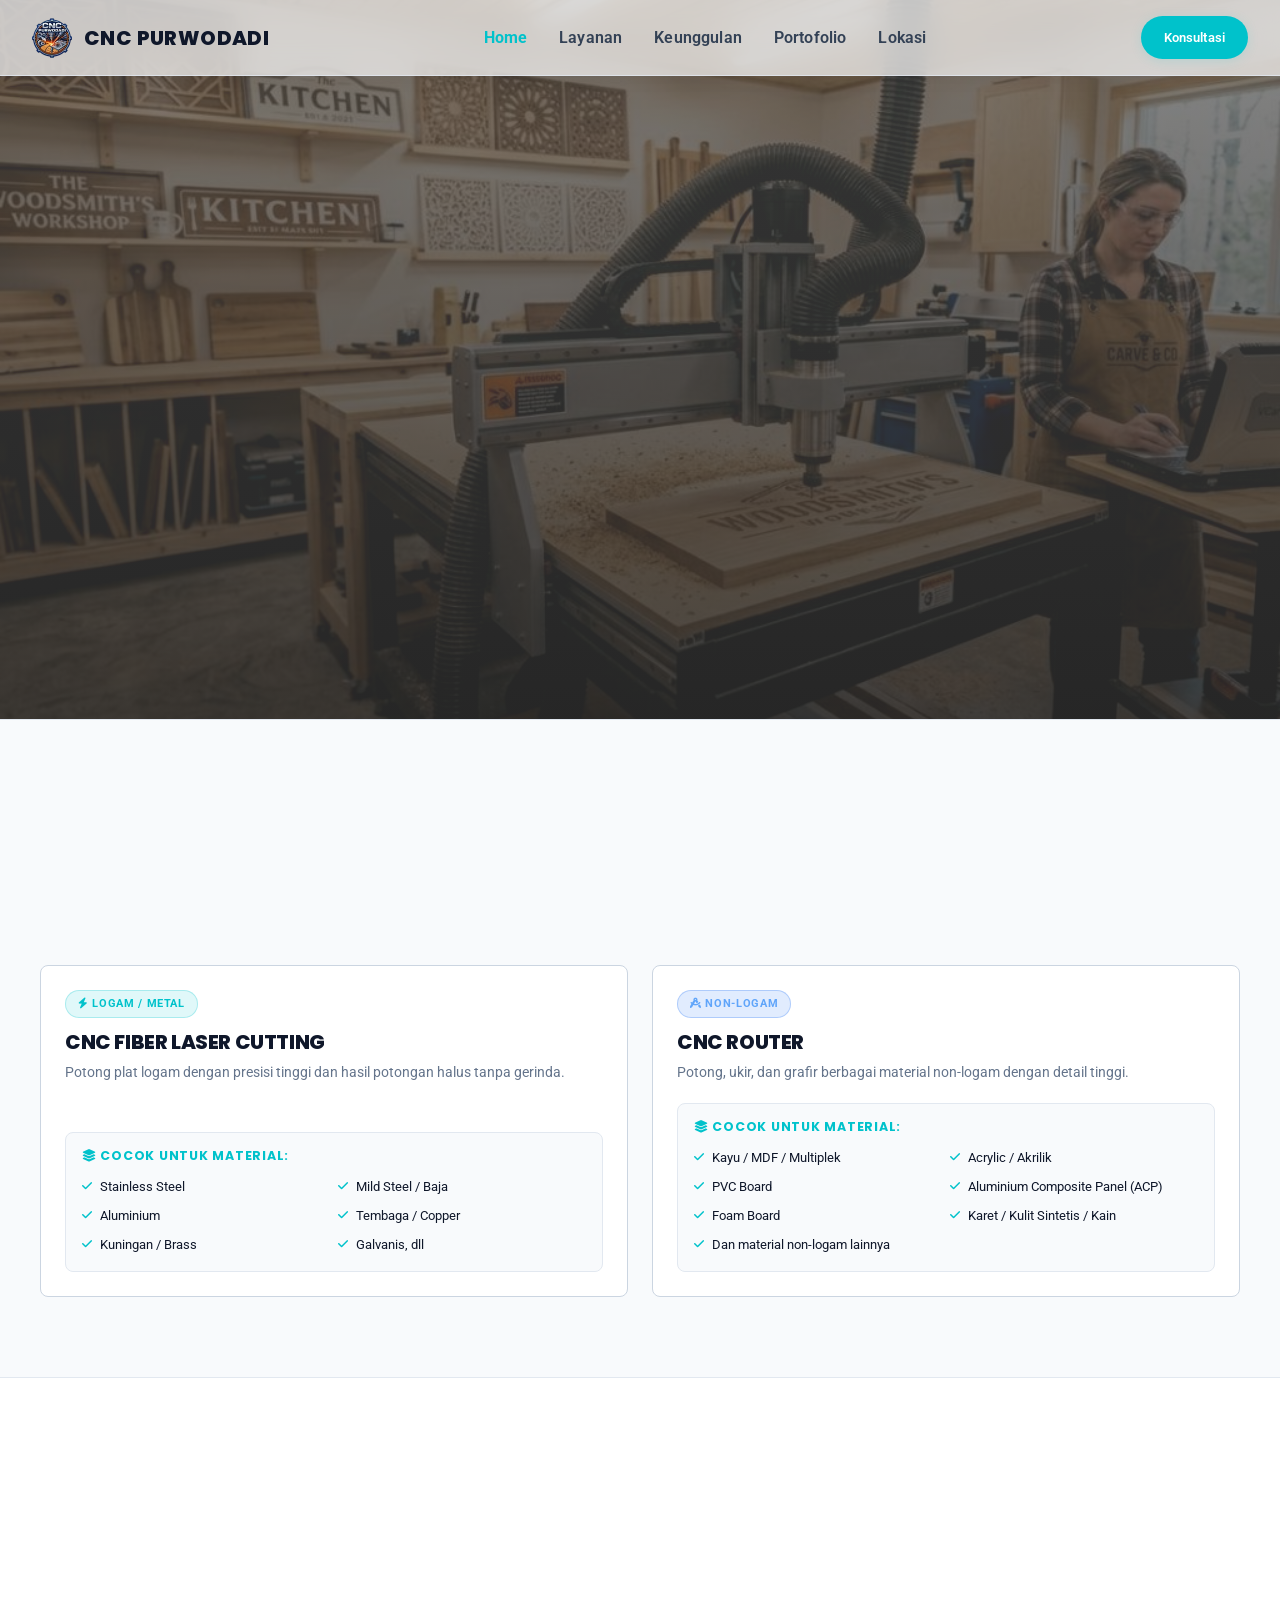
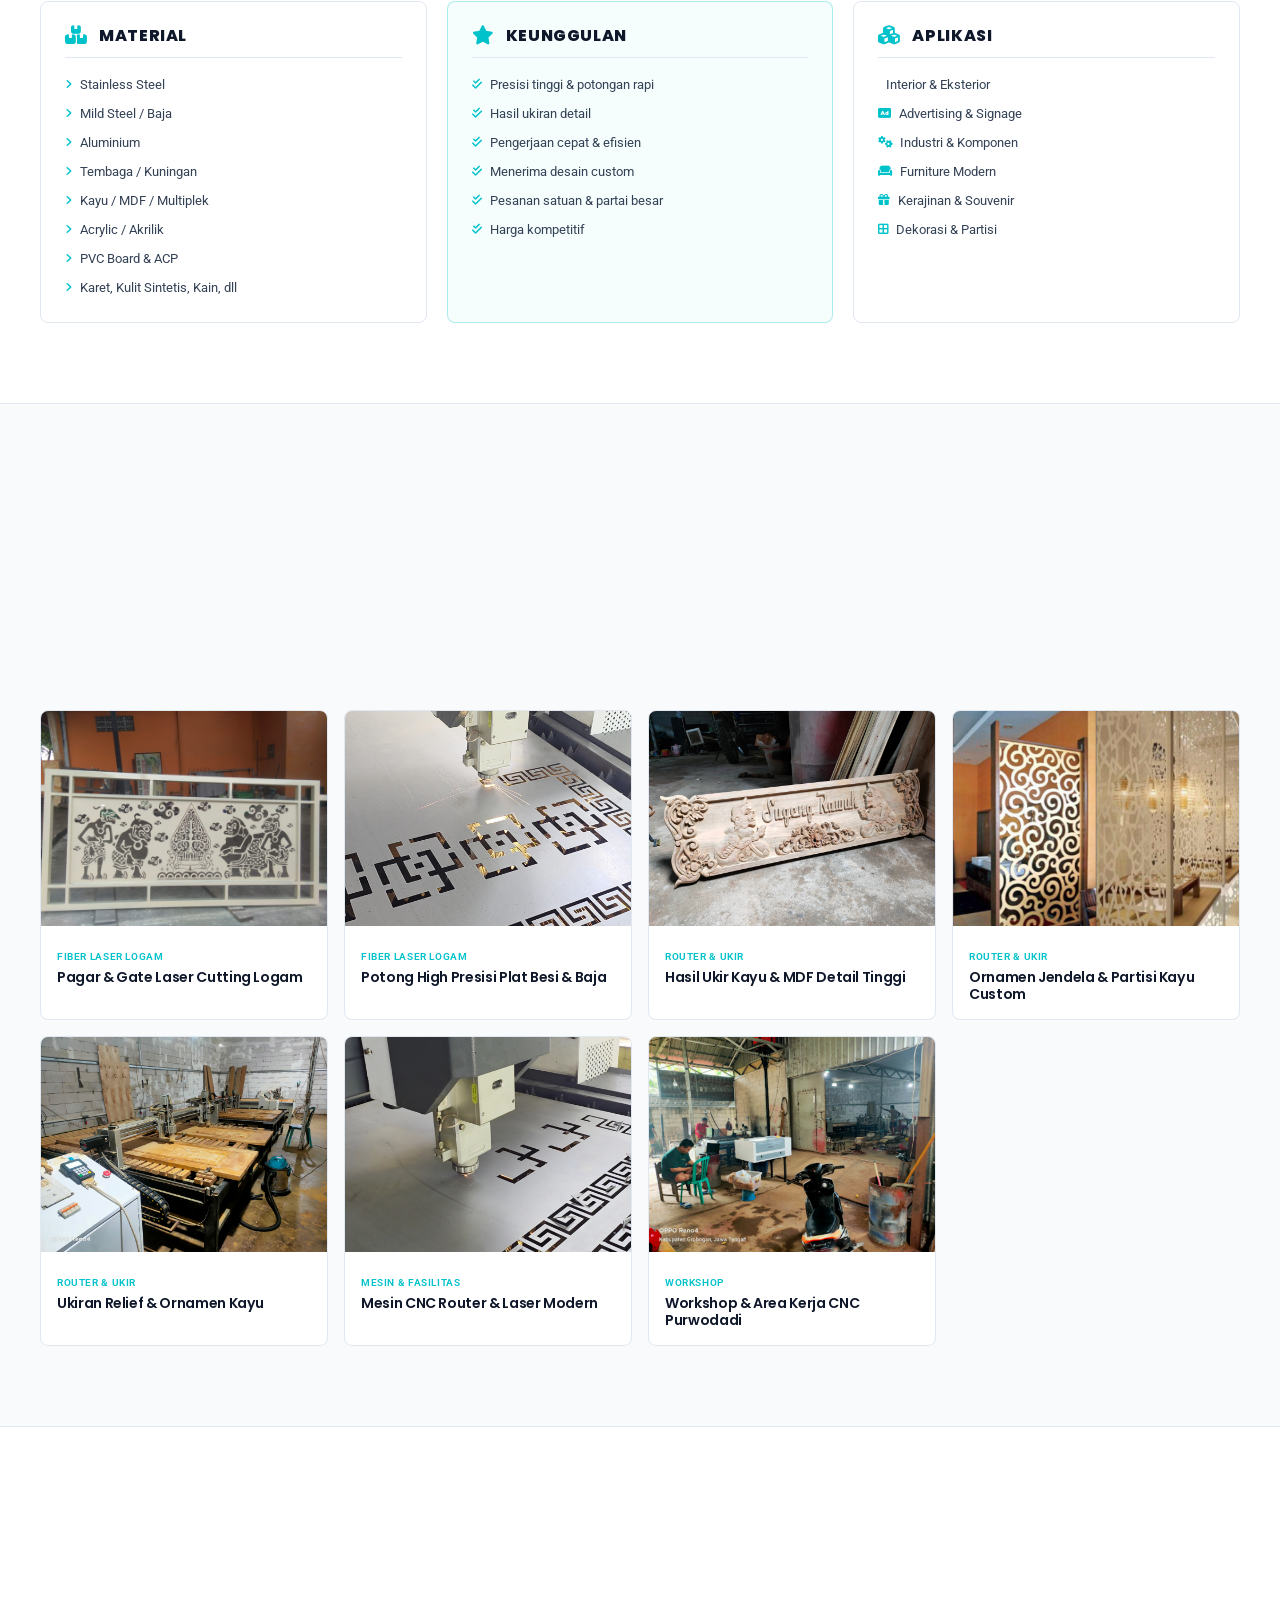
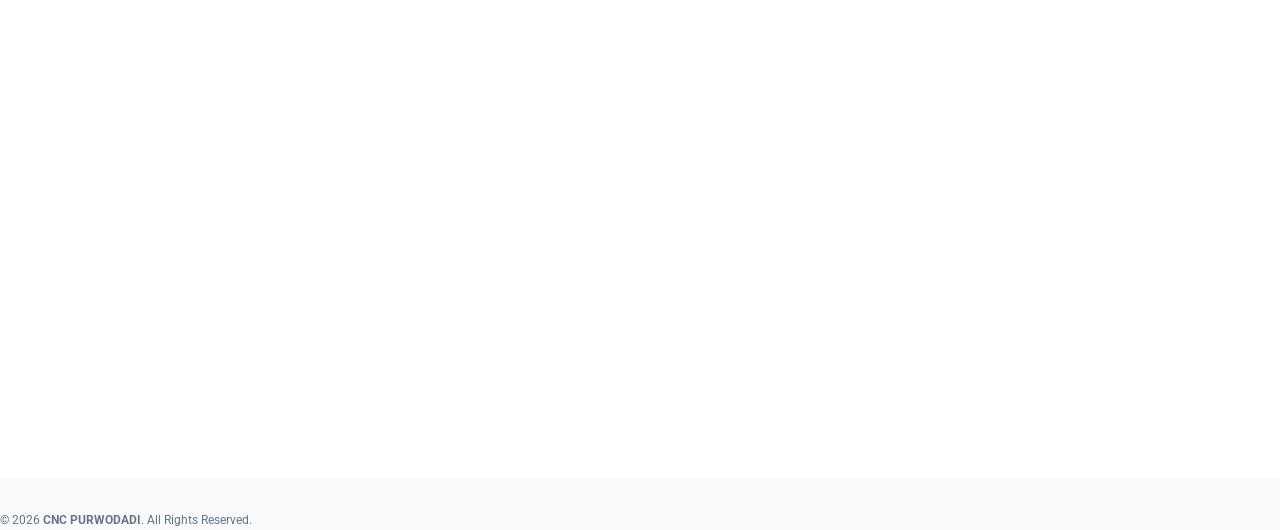
==== index.html @ fe5d46f0 "Make hero image full width on mobile, remove website resmi, remove phone number from chat WA button," ====
<!DOCTYPE html>
<html lang="id">
<head>
  <meta charset="UTF-8">
  <meta name="viewport" content="width=device-width, initial-scale=1.0">
  <title>cncpurwodadi.com — Jasa CNC Fiber Laser & CNC Router Presisi</title>
  <meta name="description" content="Jasa pemotongan, ukiran, dan grafir presisi CNC Fiber Laser Cutting & CNC Router di Jl Truko-Jeketro, Desa Sambung, Kec. Godong, Jawa Tengah. Hubungi 085293291425.">
  <meta name="keywords" content="cnc laser cutting godong, cnc router grobogan, ukir cnc purwodadi, cncpurwodadi.com, cnc fiber laser, cnc router kayu akrilik">
  <meta name="theme-color" content="#030405">

  <!-- Favicon -->
  <link rel="icon" type="image/png" href="favicon.png">
  <link rel="apple-touch-icon" href="logo-200.webp">

  <!-- Preload critical assets -->
  <link rel="preload" href="logo-80.webp" as="image" type="image/webp">

  <!-- Icons & Fonts -->
  <link rel="stylesheet" href="https://cdnjs.cloudflare.com/ajax/libs/font-awesome/6.5.1/css/all.min.css">
  <link rel="stylesheet" href="style.css">
</head>
<body>

  <!-- BACKGROUND GRADIENT LAYER -->
  <div class="bg-media-container">
    <div class="bg-overlay-gradient"></div>
  </div>

  <!-- MAIN CONTAINER -->
  <div class="main-glass-container">

    <!-- NAVBAR -->
    <header class="navbar" id="navbar">
      <a href="#" class="brand-name">
        <img src="logo-80.webp" alt="CNC PURWODADI Logo" class="brand-logo" width="40" height="40">
        <span class="brand-text">CNC PURWODADI</span>
      </a>

      <nav>
        <ul class="nav-links" id="navLinks">
          <li><a href="#hero" class="nav-link active">Home</a></li>
          <li><a href="#layanan" class="nav-link">Layanan</a></li>
          <li><a href="#keunggulan" class="nav-link">Keunggulan</a></li>
          <li><a href="#portofolio" class="nav-link">Portofolio</a></li>
          <li><a href="#kontak" class="nav-link">Lokasi</a></li>
        </ul>
      </nav>

      <div class="nav-right">
        <a href="https://wa.me/6285293291425?text=Halo%20cncpurwodadi.com,%20saya%20mau%20konsultasi%20jasa%20CNC%20Cutting" target="_blank" class="btn btn-primary btn-nav-cta">
          Konsultasi
        </a>
        <button class="menu-toggle" id="menuToggle" aria-label="Toggle Navigation">
          <i class="fa-solid fa-bars"></i>
        </button>
      </div>
    </header>

    <!-- HERO -->
    <section class="hero-section" id="hero">
      <div class="hero-image-bg"></div>
      <div class="hero-image-overlay"></div>

      <div class="hero-content" data-reveal>
        <span class="pill-badge">SOLUSI KREATIF UNTUK KEBUTUHAN ANDA</span>
        <h1 class="hero-title">
          Layanan Jasa CNC<br><span>Presisi, Rapi, & Profesional</span>
        </h1>
        <p class="hero-sub">
          Kami melayani pemotongan, ukiran, dan grafir dengan mesin CNC berteknologi tinggi untuk berbagai jenis material dengan hasil cepat, akurat, dan rapi.
        </p>

        <div class="hero-feature-pills">
          <span class="feat-tag"><i class="fa-solid fa-microchip"></i> Teknologi Modern</span>
          <span class="feat-tag"><i class="fa-solid fa-crosshairs"></i> Hasil Presisi</span>
          <span class="feat-tag"><i class="fa-solid fa-sparkles"></i> Finishing Rapi</span>
        </div>

        <div class="hero-actions">
          <a href="https://wa.me/6285293291425?text=Halo%20cncpurwodadi.com,%20saya%20mau%20konsultasi" target="_blank" class="btn btn-primary">
            <i class="fa-brands fa-whatsapp"></i> Konsultasi
          </a>
          <a href="#layanan" class="btn btn-secondary">
            Layanan Jasa CNC
          </a>
        </div>
      </div>

      <div class="hero-stats-row" data-reveal>
        <div class="stat-item">
          <h4>CNC Fiber Laser</h4>
          <p>Potong Plat Logam</p>
        </div>
        <div class="stat-item">
          <h4>CNC Router</h4>
          <p>Ukir & Grafir Non-Logam</p>
        </div>
        <div class="stat-item">
          <h4>085293291425</h4>
          <p>Respon Cepat WA</p>
        </div>
      </div>
    </section>

    <!-- LAYANAN UTAMA MESIN -->
    <section class="section" id="layanan">
      <div class="section-head" data-reveal>
        <span class="pill-badge">Layanan Jasa CNC</span>
        <h2 class="section-title">Mesin Berteknologi Tinggi</h2>
        <p class="section-sub">Dukungan mesin modern untuk pemotongan logam presisi dan ukiran non-logam detail tinggi.</p>
      </div>

      <div class="cnc-machines-grid" data-reveal-stagger>
        <!-- MACHINE 1: CNC FIBER LASER CUTTING -->
        <div class="machine-card">
          <div class="machine-badge-tag"><i class="fa-solid fa-bolt"></i> LOGAM / METAL</div>
          <h3 class="machine-title">CNC FIBER LASER CUTTING</h3>
          <p class="machine-desc">Potong plat logam dengan presisi tinggi dan hasil potongan halus tanpa gerinda.</p>
          
          <div class="machine-material-box">
            <h5 class="box-title"><i class="fa-solid fa-layer-group"></i> Cocok Untuk Material:</h5>
            <ul class="material-check-list">
              <li><i class="fa-solid fa-check"></i> Stainless Steel</li>
              <li><i class="fa-solid fa-check"></i> Mild Steel / Baja</li>
              <li><i class="fa-solid fa-check"></i> Aluminium</li>
              <li><i class="fa-solid fa-check"></i> Tembaga / Copper</li>
              <li><i class="fa-solid fa-check"></i> Kuningan / Brass</li>
              <li><i class="fa-solid fa-check"></i> Galvanis, dll</li>
            </ul>
          </div>
        </div>

        <!-- MACHINE 2: CNC ROUTER -->
        <div class="machine-card">
          <div class="machine-badge-tag non-metal"><i class="fa-solid fa-compass-drafting"></i> NON-LOGAM</div>
          <h3 class="machine-title">CNC ROUTER</h3>
          <p class="machine-desc">Potong, ukir, dan grafir berbagai material non-logam dengan detail tinggi.</p>

          <div class="machine-material-box">
            <h5 class="box-title"><i class="fa-solid fa-layer-group"></i> Cocok Untuk Material:</h5>
            <ul class="material-check-list">
              <li><i class="fa-solid fa-check"></i> Kayu / MDF / Multiplek</li>
              <li><i class="fa-solid fa-check"></i> Acrylic / Akrilik</li>
              <li><i class="fa-solid fa-check"></i> PVC Board</li>
              <li><i class="fa-solid fa-check"></i> Aluminium Composite Panel (ACP)</li>
              <li><i class="fa-solid fa-check"></i> Foam Board</li>
              <li><i class="fa-solid fa-check"></i> Karet / Kulit Sintetis / Kain</li>
              <li><i class="fa-solid fa-check"></i> Dan material non-logam lainnya</li>
            </ul>
          </div>
        </div>
      </div>
    </section>

    <!-- KEUNGGULAN, MATERIAL, & APLIKASI (INFOGRAFIS 3 BLOK) -->
    <section class="section" id="keunggulan">
      <div class="section-head" data-reveal>
        <span class="pill-badge">Solusi Tepat</span>
        <h2 class="section-title">Material, Keunggulan & Aplikasi</h2>
        <p class="section-sub">Spesifikasi lengkap kemampuan pengerjaan CNC di cncpurwodadi.com</p>
      </div>

      <div class="info-blocks-grid" data-reveal-stagger>
        <!-- BLOCK 1: MATERIAL -->
        <div class="info-block-card">
          <div class="info-block-head">
            <i class="fa-solid fa-boxes-stacked info-icon"></i>
            <h3>MATERIAL</h3>
          </div>
          <ul class="info-list">
            <li><i class="fa-solid fa-angle-right"></i> Stainless Steel</li>
            <li><i class="fa-solid fa-angle-right"></i> Mild Steel / Baja</li>
            <li><i class="fa-solid fa-angle-right"></i> Aluminium</li>
            <li><i class="fa-solid fa-angle-right"></i> Tembaga / Kuningan</li>
            <li><i class="fa-solid fa-angle-right"></i> Kayu / MDF / Multiplek</li>
            <li><i class="fa-solid fa-angle-right"></i> Acrylic / Akrilik</li>
            <li><i class="fa-solid fa-angle-right"></i> PVC Board & ACP</li>
            <li><i class="fa-solid fa-angle-right"></i> Karet, Kulit Sintetis, Kain, dll</li>
          </ul>
        </div>

        <!-- BLOCK 2: KEUNGGULAN -->
        <div class="info-block-card highlight">
          <div class="info-block-head">
            <i class="fa-solid fa-star info-icon"></i>
            <h3>KEUNGGULAN</h3>
          </div>
          <ul class="info-list">
            <li><i class="fa-solid fa-check-double"></i> Presisi tinggi & potongan rapi</li>
            <li><i class="fa-solid fa-check-double"></i> Hasil ukiran detail</li>
            <li><i class="fa-solid fa-check-double"></i> Pengerjaan cepat & efisien</li>
            <li><i class="fa-solid fa-check-double"></i> Menerima desain custom</li>
            <li><i class="fa-solid fa-check-double"></i> Pesanan satuan & partai besar</li>
            <li><i class="fa-solid fa-check-double"></i> Harga kompetitif</li>
          </ul>
        </div>

        <!-- BLOCK 3: APLIKASI -->
        <div class="info-block-card">
          <div class="info-block-head">
            <i class="fa-solid fa-cubes info-icon"></i>
            <h3>APLIKASI</h3>
          </div>
          <ul class="info-list">
            <li><i class="fa-solid fa-house-gear"></i> Interior & Eksterior</li>
            <li><i class="fa-solid fa-rectangle-ad"></i> Advertising & Signage</li>
            <li><i class="fa-solid fa-gears"></i> Industri & Komponen</li>
            <li><i class="fa-solid fa-couch"></i> Furniture Modern</li>
            <li><i class="fa-solid fa-gift"></i> Kerajinan & Souvenir</li>
            <li><i class="fa-solid fa-border-all"></i> Dekorasi & Partisi</li>
          </ul>
        </div>
      </div>
    </section>

<!-- ESTIMATOR DIHAPUS SESUAI REQUEST -->

    <!-- PORTFOLIO -->
    <section class="section" id="portofolio">
      <div class="section-head" data-reveal>
        <span class="pill-badge">Contoh Hasil Kerja</span>
        <h2 class="section-title">Portofolio Pengerjaan</h2>
        <p class="section-sub">Dokumentasi hasil pengerjaan komponen presisi, ornamen facade, partisi kayu/PVC, dan signage akrilik.</p>
      </div>

      <div class="filter-pills" data-reveal>
        <button class="tab-pill active" data-filter="all">Semua</button>
        <button class="tab-pill" data-filter="fiber">Fiber Laser Logam</button>
        <button class="tab-pill" data-filter="router">Router & Ukir</button>
        <button class="tab-pill" data-filter="acp">Facade ACP</button>
        <button class="tab-pill" data-filter="akrilik">Signage & Akrilik</button>
      </div>

      <div class="portfolio-grid" data-reveal-stagger>
        <div class="portfolio-card" data-category="fiber">
          <div class="portfolio-img">
            <img src="ukir plat besi pagar.jpg" alt="Pagar Laser Cutting Plat Besi Presisi" loading="lazy">
          </div>
          <div class="portfolio-info">
            <span class="portfolio-cat">Fiber Laser Logam</span>
            <h4 class="portfolio-title">Pagar & Gate Laser Cutting Logam</h4>
          </div>
        </div>

        <div class="portfolio-card" data-category="fiber">
          <div class="portfolio-img">
            <img src="ukir plat besi api.jpg" alt="Proses Cutting Plat Besi Fiber Laser" loading="lazy">
          </div>
          <div class="portfolio-info">
            <span class="portfolio-cat">Fiber Laser Logam</span>
            <h4 class="portfolio-title">Potong High Presisi Plat Besi & Baja</h4>
          </div>
        </div>

        <div class="portfolio-card" data-category="router">
          <div class="portfolio-img">
            <img src="hasil ukir kayu.jpg" alt="Hasil Ukir Kayu CNC Router" loading="lazy">
          </div>
          <div class="portfolio-info">
            <span class="portfolio-cat">Router & Ukir</span>
            <h4 class="portfolio-title">Hasil Ukir Kayu & MDF Detail Tinggi</h4>
          </div>
        </div>

        <div class="portfolio-card" data-category="router">
          <div class="portfolio-img">
            <img src="hasil ukir jendela.jpg" alt="Ornamen Jendela & Partisi Ukir CNC" loading="lazy">
          </div>
          <div class="portfolio-info">
            <span class="portfolio-cat">Router & Ukir</span>
            <h4 class="portfolio-title">Ornamen Jendela & Partisi Kayu Custom</h4>
          </div>
        </div>

        <div class="portfolio-card" data-category="router">
          <div class="portfolio-img">
            <img src="ukir kayu.jpg" alt="Relief & Ornamen Ukiran Kayu CNC" loading="lazy">
          </div>
          <div class="portfolio-info">
            <span class="portfolio-cat">Router & Ukir</span>
            <h4 class="portfolio-title">Ukiran Relief & Ornamen Kayu</h4>
          </div>
        </div>

        <div class="portfolio-card" data-category="acp">
          <div class="portfolio-img">
            <img src="mesin cnc ukir.jpg" alt="Mesin CNC Router & Workshop" loading="lazy">
          </div>
          <div class="portfolio-info">
            <span class="portfolio-cat">Mesin & Fasilitas</span>
            <h4 class="portfolio-title">Mesin CNC Router & Laser Modern</h4>
          </div>
        </div>

        <div class="portfolio-card" data-category="acp">
          <div class="portfolio-img">
            <img src="foto gudang.jpg" alt="Bengkel Kerja Workshop CNC Purwodadi" loading="lazy">
          </div>
          <div class="portfolio-info">
            <span class="portfolio-cat">Workshop</span>
            <h4 class="portfolio-title">Workshop & Area Kerja CNC Purwodadi</h4>
          </div>
        </div>
      </div>
    </section>



    <!-- CONTACT & MAP -->
    <section class="section" id="kontak">
      <div class="section-head" data-reveal>
        <span class="pill-badge">Hubungi Kami</span>
        <h2 class="section-title">Kunjungi Workshop Kami</h2>
        <p class="section-sub">Langsung berkunjung ke bengkel kerja kami atau konsultasi online.</p>
      </div>

      <div class="contact-grid" data-reveal>
        <div class="contact-card">
          <div>
            <div class="contact-item">
              <h5><i class="fa-solid fa-location-dot"></i> Alamat Workshop</h5>
              <p>Jl Truko-Jeketro, Desa Sambung, Kec. Godong, Jawa Tengah</p>
            </div>
            <div class="contact-item">
              <h5><i class="fa-solid fa-phone"></i> Telp / WhatsApp</h5>
              <p>085293291425</p>
            </div>
          </div>

          <div class="contact-btn-stack">
            <a href="https://maps.app.goo.gl/jVHvpXH388bUeQVp7" target="_blank" class="btn btn-secondary">
              <i class="fa-solid fa-map-location-dot"></i> Buka Google Maps Peta
            </a>
            <a href="https://wa.me/6285293291425?text=Halo%20cncpurwodadi.com,%20saya%20mau%20konsultasi" target="_blank" class="btn btn-whatsapp">
              <i class="fa-brands fa-whatsapp"></i> Chat WhatsApp
            </a>
          </div>
        </div>

        <div class="map-box">
          <iframe title="Lokasi Google Maps CNC Laser Cutting Godong Grobogan" src="https://www.google.com/maps/embed?pb=!1m18!1m12!1m3!1d3959.3591843069416!2d110.7509353!3d-7.0842934!2m3!1f0!2f0!3f0!3m2!1i1024!2i768!4f13.1!3m3!1m2!1s0x2e70bd0716205c89%3A0x40919942d2e91cfa!2scnc%20laser%20cutting%2C%20cnc%20router%2C%20ukir%20cnc%2C%20laser%20co2!5e0!3m2!1sen!2sid!4v1700000000000!5m2!1sen!2sid" allowfullscreen="" loading="lazy"></iframe>
        </div>
      </div>
    </section>

    <!-- FOOTER -->
    <footer class="footer">
      <p>&copy; 2026 <strong>CNC PURWODADI</strong>. All Rights Reserved.</p>
    </footer>

  </div>

  <!-- LIGHTBOX MODAL -->
  <div class="modal-overlay" id="portfolioModal">
    <div class="modal-box">
      <button class="modal-close" id="modalClose" aria-label="Close modal">&times;</button>
      <img src="" id="modalImg" class="modal-img" alt="Portfolio Preview">
      <div class="modal-body">
        <span class="portfolio-cat" id="modalCategory">KATEGORI</span>
        <h3 class="portfolio-title" id="modalTitle" style="margin-top: 4px;">Judul Proyek</h3>
      </div>
    </div>
  </div>

  <!-- GSAP + ScrollTrigger CDN -->
  <script src="https://cdnjs.cloudflare.com/ajax/libs/gsap/3.12.5/gsap.min.js"></script>
  <script src="https://cdnjs.cloudflare.com/ajax/libs/gsap/3.12.5/ScrollTrigger.min.js"></script>
  <script src="app.js"></script>
</body>
</html>
---- style.css ----
/* ==========================================================================
   CNC PURWODADI — Premium Dark Industrial Design System
   Generated via UI/UX Pro Max • Inter • 8px Rhythm • Expo.out Easing
   ========================================================================== */

@import url('https://fonts.googleapis.com/css2?family=Poppins:wght@300;400;500;600;700;800&family=Roboto:wght@300;400;500;700&display=swap');

/* ── DESIGN TOKENS ────────────────────────────────────────────────────────── */
:root {
  /* Palette — Light theme (sabeela.id white background vibe) */
  --bg-deep:        #FFFFFF;
  --bg-base:        #FFFFFF;
  --bg-elevated:    #F8FAFC;
  --bg-surface:     #FFFFFF;
  --bg-surface-hover: #F1F5F9;

  /* Glass / Translucency (for floating headers etc) */
  --glass-bg:       rgba(255, 255, 255, 0.90);
  --glass-blur:     blur(16px);
  --glass-border:   #E2E8F0;
  --glass-border-hover: #CBD5E1;

  /* Brand accent — Sabeela.id colors */
  --accent:         #00C2CB; /* Vibrant Teal/Cyan */
  --accent-hover:   #3F51B5; /* Deeper Blue */
  --accent-subtle:  rgba(0, 194, 203, 0.08);
  --accent-glow:    rgba(0, 194, 203, 0.15);
  --accent-ring:    rgba(0, 194, 203, 0.25);

  /* Text */
  --text-primary:   #0F172A; /* Slate 900 */
  --text-secondary: #334155; /* Slate 700 */
  --text-muted:     #64748B; /* Slate 500 */

  /* WhatsApp */
  --wa-green:       #25d366;
  --wa-green-hover: #1faf53;

  /* Typography */
  --font:           'Roboto', -apple-system, BlinkMacSystemFont, 'Segoe UI', sans-serif;
  --font-heading:   'Poppins', sans-serif;

  /* Spacing (8px rhythm) */
  --sp-1: 4px;   --sp-2: 8px;   --sp-3: 12px;  --sp-4: 16px;
  --sp-5: 20px;  --sp-6: 24px;  --sp-8: 32px;  --sp-10: 40px;
  --sp-12: 48px; --sp-16: 64px; --sp-20: 80px; --sp-24: 96px;

  /* Radius (8px rhythm of sabeela.id) */
  --r-sm: 8px;
  --r-md: 8px;
  --r-lg: 8px;
  --r-xl: 8px;
  --r-full: 9999px;

  /* Motion */
  --ease: cubic-bezier(0.16, 1, 0.3, 1);
  --duration: 200ms;
  --duration-slow: 350ms;

  /* Shadows — premium light shadows */
  --shadow-sm:  0 1px 2px rgba(0,0,0,0.05);
  --shadow-md:  0 4px 6px -1px rgba(0, 0, 0, 0.05), 0 2px 4px -2px rgba(0, 0, 0, 0.05);
  --shadow-lg:  0 10px 15px -3px rgba(0, 0, 0, 0.05), 0 4px 6px -4px rgba(0, 0, 0, 0.05);
  --shadow-glow: 0 0 20px var(--accent-glow);
}

/* ── RESET ────────────────────────────────────────────────────────────────── */
*, *::before, *::after {
  box-sizing: border-box;
  margin: 0;
  padding: 0;
}

html {
  scroll-behavior: smooth;
  font-size: 16px;
  -webkit-font-smoothing: antialiased;
  -moz-osx-font-smoothing: grayscale;
}

body {
  background: var(--bg-deep);
  color: var(--text-secondary);
  font-family: var(--font);
  font-weight: 400;
  line-height: 1.6;
  overflow-x: hidden;
  min-height: 100vh;
}

h1, h2, h3, h4, h5, h6 {
  color: var(--text-primary);
  font-family: var(--font-heading);
  font-weight: 700;
  line-height: 1.2;
  letter-spacing: -0.025em;
}

a { color: inherit; text-decoration: none; }
img { max-width: 100%; display: block; }
button { cursor: pointer; font-family: var(--font); }

/* ── FULLSCREEN GRADIENT BACKGROUND ───────────────────────────────────────── */
.bg-media-container {
  position: fixed;
  inset: 0;
  z-index: 0;
  overflow: hidden;
  pointer-events: none;
  background-color: var(--bg-deep);
}

.bg-overlay-gradient {
  position: absolute;
  inset: 0;
  background:
    linear-gradient(180deg, rgba(26,26,26,0.30) 0%, rgba(26,26,26,0.15) 35%, rgba(26,26,26,0.10) 55%, rgba(26,26,26,0.40) 100%),
    radial-gradient(ellipse at 50% 20%, rgba(0, 194, 203, 0.08) 0%, transparent 60%);
}

/* ── MAIN FULL-WIDTH CONTAINER ────────────────────────────────────────────── */
.main-glass-container {
  width: 100%;
  margin: 0;
  background: var(--bg-deep);
  border: none;
  border-radius: 0;
  padding: 0;
  position: relative;
  z-index: 10;
  box-shadow: none;
}

/* ── NAVBAR ────────────────────────────────────────────────────────────────── */
.navbar {
  display: flex;
  align-items: center;
  justify-content: space-between;
  position: fixed;
  top: 0;
  left: 0;
  right: 0;
  z-index: 100;
  padding: var(--sp-4) max(var(--sp-8), calc((100% - 1440px) / 2));
  background: rgba(255, 255, 255, 0.70);
  backdrop-filter: blur(16px);
  -webkit-backdrop-filter: blur(16px);
  border-bottom: 1px solid rgba(226, 232, 240, 0.8);
  box-shadow: 0 4px 20px rgba(0, 0, 0, 0.03);
  transition: all var(--duration) var(--ease);
}

.navbar.scrolled {
  background: rgba(255, 255, 255, 0.92);
  backdrop-filter: blur(20px);
  -webkit-backdrop-filter: blur(20px);
  box-shadow: var(--shadow-sm);
}

.brand-name {
  font-size: 1.25rem;
  font-weight: 800;
  font-family: var(--font-heading);
  color: var(--text-primary);
  letter-spacing: -0.01em;
  display: flex;
  align-items: center;
  gap: var(--sp-3);
}

.brand-text {
  font-size: 1.25rem;
  font-weight: 800;
  color: #0F172A;
  letter-spacing: 0.02em;
}

.brand-logo {
  width: 40px;
  height: 40px;
  border-radius: 8px;
  object-fit: contain;
  flex-shrink: 0;
}

.brand-dot {
  display: none; /* replaced by .brand-logo */
}

.nav-links {
  display: flex;
  align-items: center;
  gap: var(--sp-8);
  list-style: none;
}

.nav-link {
  font-size: 0.98rem;
  font-weight: 600;
  color: #334155;
  transition: color var(--duration) var(--ease);
  letter-spacing: 0.01em;
}

.nav-link:hover, .nav-link.active {
  color: var(--accent);
  font-weight: 700;
}

.nav-right {
  display: flex;
  align-items: center;
  gap: var(--sp-3);
}

.menu-toggle {
  display: none;
  background: none;
  border: none;
  color: var(--text-primary);
  font-size: 1.15rem;
  padding: var(--sp-2);
}

/* ── SECTION SYSTEM ───────────────────────────────────────────────────────── */
.section {
  padding: var(--sp-20) max(var(--sp-6), calc((100% - 1200px) / 2));
  border-bottom: 1px solid var(--glass-border);
  background-color: var(--bg-deep);
}

.section:last-of-type { border-bottom: none; }

/* Alternating background colors for sections (Sabeela.id style) */
#layanan, #portofolio, .footer {
  background-color: var(--bg-elevated);
}

.section-head {
  text-align: center;
  max-width: 520px;
  margin: 0 auto var(--sp-10);
}

/* ── PILLS / BADGES ───────────────────────────────────────────────────────── */
.pill-badge {
  display: inline-flex;
  align-items: center;
  gap: var(--sp-1);
  padding: var(--sp-1) var(--sp-3);
  border-radius: var(--r-full);
  background: var(--accent-subtle);
  border: 1px solid rgba(0, 194, 203, 0.25);
  color: var(--accent);
  font-size: 0.68rem;
  font-weight: 600;
  text-transform: uppercase;
  letter-spacing: 0.08em;
  margin-bottom: var(--sp-3);
}

.section-title {
  font-size: 1.65rem;
  font-weight: 800;
  letter-spacing: -0.03em;
  margin-bottom: var(--sp-2);
}

.section-sub {
  color: var(--text-muted);
  font-size: 0.88rem;
  line-height: 1.6;
  font-weight: 400;
}

/* ── BUTTONS ──────────────────────────────────────────────────────────────── */
.btn {
  display: inline-flex;
  align-items: center;
  justify-content: center;
  gap: var(--sp-2);
  padding: 10px 22px;
  border-radius: var(--r-full);
  font-size: 0.82rem;
  font-weight: 600;
  border: 1px solid transparent;
  outline: none;
  transition: all var(--duration) var(--ease);
  cursor: pointer;
  letter-spacing: 0.01em;
  white-space: nowrap;
}

.btn-primary {
  background: var(--accent);
  color: #fff;
  box-shadow: 0 2px 12px var(--accent-glow);
}

.btn-primary:hover {
  background: var(--accent-hover);
  box-shadow: 0 4px 20px var(--accent-ring);
  transform: translateY(-1px);
}

.btn-secondary {
  background: var(--bg-surface);
  border: 1px solid var(--glass-border);
  color: var(--text-primary);
}

.btn-secondary:hover {
  background: var(--bg-surface-hover);
  border-color: var(--glass-border-hover);
  transform: translateY(-1px);
}

.btn-whatsapp {
  background: var(--wa-green);
  color: #fff;
  box-shadow: 0 2px 12px rgba(37, 211, 102, 0.25);
}

.btn-whatsapp:hover {
  background: var(--wa-green-hover);
  box-shadow: 0 4px 20px rgba(37, 211, 102, 0.35);
  transform: translateY(-1px);
}

/* ── HERO SECTION ─────────────────────────────────────────────────────────── */
.hero-section {
  padding: 120px max(var(--sp-6), calc((100% - 1200px) / 2)) var(--sp-16);
  border-bottom: 1px solid var(--glass-border);
  text-align: center;
  position: relative;
  overflow: hidden;
  border-radius: 0;
  margin-top: 0;
  min-height: 80vh;
  display: flex;
  flex-direction: column;
  justify-content: center;
  color: #E2E8F0; /* Keep hero text light */
}

.hero-section .hero-title {
  color: #FFFFFF;
}

.hero-section .hero-sub {
  color: #E2E8F0;
}

.hero-section .stat-item h4 {
  color: #FFFFFF;
}

.hero-image-bg {
  position: absolute;
  inset: 0;
  z-index: 0;
  overflow: hidden;
  border-radius: 0;
  background-image: url('hero-bg-cnc.jpg');
  background-size: cover;
  background-position: center;
  opacity: 0.70;
  filter: brightness(0.80) contrast(1.1);
}

.hero-image-overlay {
  position: absolute;
  inset: 0;
  background: linear-gradient(180deg, rgba(26, 26, 26, 0.45) 0%, rgba(26, 26, 26, 0.75) 100%);
}

.hero-content {
  max-width: 640px;
  margin: 0 auto;
  position: relative;
  z-index: 2;
}

.hero-stats-row {
  position: relative;
  z-index: 2;
}

.hero-title {
  font-size: 2.8rem;
  font-weight: 800;
  letter-spacing: -0.04em;
  line-height: 1.1;
  margin-bottom: var(--sp-5);
  color: var(--text-primary);
}

.hero-title span {
  background: linear-gradient(135deg, #00C2CB 0%, #38BDF8 100%);
  -webkit-background-clip: text;
  -webkit-text-fill-color: transparent;
  background-clip: text;
}

.hero-sub {
  font-size: 0.95rem;
  color: var(--text-secondary);
  margin-bottom: var(--sp-8);
  max-width: 500px;
  margin-left: auto;
  margin-right: auto;
  line-height: 1.7;
}

.hero-actions {
  display: flex;
  gap: var(--sp-3);
  justify-content: center;
  margin-bottom: var(--sp-12);
}

/* Stats Row */
.hero-stats-row {
  display: flex;
  justify-content: center;
  gap: var(--sp-12);
  padding-top: var(--sp-8);
  border-top: 1px solid var(--glass-border);
}

.stat-item { text-align: center; }

.stat-item h4 {
  font-size: 1.5rem;
  font-weight: 800;
  color: var(--text-primary);
  letter-spacing: -0.03em;
}

.stat-item p {
  font-size: 0.72rem;
  color: var(--text-muted);
  font-weight: 500;
  text-transform: uppercase;
  letter-spacing: 0.06em;
  margin-top: 2px;
}

/* ── MATERIALS GRID ───────────────────────────────────────────────────────── */
.materials-grid {
  display: grid;
  grid-template-columns: repeat(auto-fit, minmax(280px, 1fr));
  gap: var(--sp-4);
}

.material-card {
  background: var(--bg-surface);
  border: 1px solid var(--glass-border);
  border-radius: var(--r-lg);
  padding: var(--sp-6);
  transition: all var(--duration) var(--ease);
  display: flex;
  flex-direction: column;
  justify-content: space-between;
}

.material-card:hover {
  background: var(--bg-surface-hover);
  border-color: var(--glass-border-hover);
  transform: translateY(-2px);
  box-shadow: var(--shadow-md);
}

.material-head {
  display: flex;
  align-items: center;
  justify-content: space-between;
  margin-bottom: var(--sp-3);
}

.material-title {
  font-size: 1rem;
  font-weight: 700;
}

.material-thick-badge {
  padding: 2px 8px;
  border-radius: var(--r-full);
  background: var(--accent-subtle);
  border: 1px solid rgba(0, 194, 203, 0.18);
  color: var(--accent);
  font-size: 0.68rem;
  font-weight: 600;
  letter-spacing: 0.02em;
}

.material-desc {
  font-size: 0.82rem;
  color: var(--text-muted);
  margin-bottom: var(--sp-4);
  line-height: 1.6;
}

.material-list {
  list-style: none;
  font-size: 0.78rem;
  color: var(--text-secondary);
  display: flex;
  flex-direction: column;
  gap: var(--sp-1);
  padding-top: var(--sp-4);
  border-top: 1px solid var(--glass-border);
}

.material-list li {
  display: flex;
  align-items: center;
  gap: var(--sp-2);
}

.material-list li i {
  color: var(--accent);
  font-size: 0.72rem;
}

/* ── ESTIMATOR / CALCULATOR ───────────────────────────────────────────────── */
.estimator-wrapper {
  background: var(--bg-surface);
  border: 1px solid var(--glass-border);
  border-radius: var(--r-lg);
  padding: var(--sp-8);
  display: grid;
  grid-template-columns: 1fr 1fr;
  gap: var(--sp-8);
  align-items: start;
}

.form-group {
  display: flex;
  flex-direction: column;
  gap: var(--sp-1);
  margin-bottom: var(--sp-4);
}

.form-group label {
  font-size: 0.78rem;
  font-weight: 600;
  color: var(--text-secondary);
  letter-spacing: 0.02em;
}

.form-control {
  width: 100%;
  padding: 10px 14px;
  background: var(--bg-elevated);
  border: 1px solid var(--glass-border);
  border-radius: var(--r-md);
  color: var(--text-primary);
  font-family: var(--font);
  font-size: 0.85rem;
  font-weight: 500;
  outline: none;
  transition: all var(--duration) var(--ease);
  -webkit-appearance: none;
}

.form-control:focus {
  border-color: var(--accent);
  box-shadow: 0 0 0 3px var(--accent-subtle);
}

.form-control option {
  background: var(--bg-elevated);
  color: var(--text-primary);
}

.dim-grid {
  display: grid;
  grid-template-columns: 1fr 1fr;
  gap: var(--sp-3);
}

.custom-input-animated {
  margin-top: var(--sp-2);
  animation: fadeSlideIn 0.25s var(--ease) forwards;
}

@keyframes fadeSlideIn {
  from { opacity: 0; transform: translateY(-6px); }
  to   { opacity: 1; transform: translateY(0); }
}

/* Price Card */
.price-card {
  background: var(--bg-elevated);
  border: 1px solid rgba(0, 194, 203, 0.12);
  border-radius: var(--r-lg);
  padding: var(--sp-6);
  display: flex;
  flex-direction: column;
  gap: var(--sp-5);
}

.price-label {
  font-size: 0.7rem;
  text-transform: uppercase;
  letter-spacing: 0.1em;
  color: var(--text-muted);
  font-weight: 600;
}

.price-value {
  font-size: 1.75rem;
  font-weight: 800;
  color: var(--accent);
  letter-spacing: -0.03em;
  margin-top: 2px;
}

.price-summary {
  list-style: none;
  font-size: 0.8rem;
  display: flex;
  flex-direction: column;
  gap: var(--sp-2);
}

.price-summary li {
  display: flex;
  justify-content: space-between;
  color: var(--text-muted);
}

.price-summary li span:last-child {
  font-weight: 600;
  color: var(--text-secondary);
}

/* ── PORTFOLIO ────────────────────────────────────────────────────────────── */
.filter-pills {
  display: flex;
  align-items: center;
  justify-content: center;
  gap: var(--sp-2);
  flex-wrap: wrap;
  margin-bottom: var(--sp-8);
}

.tab-pill {
  padding: 6px 16px;
  border-radius: var(--r-full);
  background: transparent;
  border: 1px solid var(--glass-border);
  color: var(--text-muted);
  font-size: 0.78rem;
  font-weight: 500;
  transition: all var(--duration) var(--ease);
}

.tab-pill:hover {
  border-color: var(--glass-border-hover);
  color: var(--text-secondary);
}

.tab-pill.active {
  background: var(--accent);
  color: #fff;
  border-color: var(--accent);
}

.portfolio-grid {
  display: grid;
  grid-template-columns: repeat(auto-fill, minmax(260px, 1fr));
  gap: var(--sp-4);
}

.portfolio-card {
  background: var(--bg-surface);
  border: 1px solid var(--glass-border);
  border-radius: var(--r-lg);
  overflow: hidden;
  cursor: pointer;
  transition: all var(--duration) var(--ease);
}

.portfolio-card:hover {
  transform: translateY(-3px);
  border-color: var(--glass-border-hover);
  box-shadow: var(--shadow-md);
}

.portfolio-img {
  width: 100%;
  aspect-ratio: 4 / 3;
  overflow: hidden;
}

.portfolio-img img {
  width: 100%;
  height: 100%;
  object-fit: cover;
  transition: transform 0.4s var(--ease);
}

.portfolio-card:hover .portfolio-img img {
  transform: scale(1.04);
}

.portfolio-info {
  padding: var(--sp-4);
}

.portfolio-cat {
  font-size: 0.65rem;
  font-weight: 600;
  color: var(--accent);
  text-transform: uppercase;
  letter-spacing: 0.06em;
}

.portfolio-title {
  font-size: 0.88rem;
  font-weight: 600;
  color: var(--text-primary);
  margin-top: 2px;
}

/* ── CONTACT & MAP ────────────────────────────────────────────────────────── */
.contact-grid {
  display: grid;
  grid-template-columns: 1fr 1.2fr;
  gap: var(--sp-6);
}

.contact-card {
  background: var(--bg-surface);
  border: 1px solid var(--glass-border);
  border-radius: var(--r-lg);
  padding: var(--sp-6);
  display: flex;
  flex-direction: column;
  justify-content: space-between;
}

.contact-item {
  margin-bottom: var(--sp-5);
}

.contact-item h5 {
  font-size: 0.68rem;
  text-transform: uppercase;
  letter-spacing: 0.08em;
  color: var(--text-muted);
  margin-bottom: 4px;
  font-weight: 600;
}

.contact-item p {
  font-size: 0.88rem;
  font-weight: 600;
  color: var(--text-primary);
  line-height: 1.5;
}

.contact-btn-stack {
  display: flex;
  flex-direction: column;
  gap: var(--sp-2);
}

.contact-btn-stack .btn {
  width: 100%;
  padding: 11px 20px;
}

.map-box {
  border-radius: var(--r-lg);
  overflow: hidden;
  border: 1px solid var(--glass-border);
  min-height: 340px;
}

.map-box iframe {
  width: 100%;
  height: 100%;
  min-height: 340px;
  border: 0;
  filter: grayscale(0.2) contrast(1.0);
  transition: filter var(--duration-slow) var(--ease);
}

.map-box:hover iframe {
  filter: brightness(0.9) contrast(1.05) saturate(0.8);
}

/* ── FOOTER ───────────────────────────────────────────────────────────────── */
.footer {
  padding-top: var(--sp-8);
  display: flex;
  align-items: center;
  justify-content: space-between;
  color: var(--text-muted);
  font-size: 0.75rem;
}

.footer a {
  color: var(--accent);
  font-weight: 600;
  transition: color var(--duration) var(--ease);
}

.footer a:hover { color: var(--accent-hover); }

/* ── LIGHTBOX MODAL ───────────────────────────────────────────────────────── */
.modal-overlay {
  position: fixed;
  inset: 0;
  background: rgba(3, 4, 5, 0.88);
  backdrop-filter: blur(12px);
  -webkit-backdrop-filter: blur(12px);
  z-index: 2000;
  display: flex;
  align-items: center;
  justify-content: center;
  padding: var(--sp-5);
  opacity: 0;
  pointer-events: none;
  transition: opacity var(--duration) var(--ease);
}

.modal-overlay.active {
  opacity: 1;
  pointer-events: auto;
}

.modal-box {
  background: var(--bg-elevated);
  border: 1px solid var(--glass-border-hover);
  border-radius: var(--r-lg);
  max-width: 560px;
  width: 100%;
  overflow: hidden;
  position: relative;
  box-shadow: var(--shadow-lg);
  transform: scale(0.96) translateY(8px);
  transition: transform var(--duration-slow) var(--ease);
}

.modal-overlay.active .modal-box {
  transform: scale(1) translateY(0);
}

.modal-close {
  position: absolute;
  top: var(--sp-3);
  right: var(--sp-3);
  width: 32px;
  height: 32px;
  border-radius: 50%;
  background: rgba(0, 0, 0, 0.5);
  color: #FFFFFF;
  border: 1px solid rgba(255, 255, 255, 0.2);
  font-size: 1rem;
  display: flex;
  align-items: center;
  justify-content: center;
  cursor: pointer;
  z-index: 10;
  transition: background var(--duration) var(--ease);
}

.modal-close:hover { background: rgba(0, 0, 0, 0.7); }

.modal-img {
  width: 100%;
  max-height: 340px;
  object-fit: cover;
}

.modal-body {
  padding: var(--sp-5);
}

/* ── HERO FEATURE TAGS ────────────────────────────────────────────────────── */
.hero-feature-pills {
  display: flex;
  align-items: center;
  justify-content: center;
  gap: var(--sp-3);
  flex-wrap: wrap;
  margin-bottom: var(--sp-6);
}

.feat-tag {
  display: inline-flex;
  align-items: center;
  gap: var(--sp-2);
  padding: 6px 14px;
  border-radius: var(--r-full);
  background: rgba(255, 255, 255, 0.18);
  backdrop-filter: blur(8px);
  -webkit-backdrop-filter: blur(8px);
  border: 1px solid rgba(255, 255, 255, 0.35);
  color: #FFFFFF;
  font-size: 0.78rem;
  font-weight: 600;
  letter-spacing: 0.02em;
  box-shadow: 0 2px 8px rgba(0, 0, 0, 0.15);
}

.feat-tag i { color: #00C2CB; }

/* ── CNC MACHINES GRID (FLYER ALIGNED) ───────────────────────────────────── */
.cnc-machines-grid {
  display: grid;
  grid-template-columns: 1fr 1fr;
  gap: var(--sp-6);
}

.machine-card {
  background: var(--bg-surface);
  border: 1px solid var(--glass-border-hover);
  border-radius: var(--r-lg);
  padding: var(--sp-6);
  display: flex;
  flex-direction: column;
  position: relative;
  transition: all var(--duration) var(--ease);
}

.machine-card:hover {
  background: var(--bg-surface-hover);
  border-color: var(--accent);
  box-shadow: var(--shadow-md);
  transform: translateY(-2px);
}

.machine-badge-tag {
  align-self: flex-start;
  padding: 4px 12px;
  border-radius: var(--r-full);
  background: rgba(0, 194, 203, 0.12);
  border: 1px solid rgba(0, 194, 203, 0.25);
  color: var(--accent);
  font-size: 0.68rem;
  font-weight: 700;
  letter-spacing: 0.06em;
  margin-bottom: var(--sp-3);
}

.machine-badge-tag.non-metal {
  background: rgba(59, 130, 246, 0.15);
  border-color: rgba(59, 130, 246, 0.3);
  color: #60a5fa;
}

.machine-title {
  font-size: 1.25rem;
  font-weight: 800;
  color: var(--text-primary);
  letter-spacing: -0.02em;
  margin-bottom: var(--sp-2);
}

.machine-desc {
  font-size: 0.88rem;
  color: var(--text-muted);
  line-height: 1.55;
  margin-bottom: var(--sp-5);
}

.machine-material-box {
  background: var(--bg-elevated);
  border: 1px solid var(--glass-border);
  border-radius: var(--r-md);
  padding: var(--sp-4);
  margin-top: auto;
}

.box-title {
  font-size: 0.78rem;
  text-transform: uppercase;
  letter-spacing: 0.06em;
  color: var(--accent);
  margin-bottom: var(--sp-3);
  font-weight: 700;
}

.material-check-list {
  list-style: none;
  display: grid;
  grid-template-columns: 1fr 1fr;
  gap: var(--sp-2);
  font-size: 0.82rem;
  color: var(--text-primary);
}

.material-check-list li {
  display: flex;
  align-items: center;
  gap: var(--sp-2);
}

.material-check-list li i {
  color: var(--accent);
  font-size: 0.72rem;
}

/* ── 3-BLOCK INFOGRAPHICS (MATERIAL, KEUNGGULAN, APLIKASI) ────────────────── */
.info-blocks-grid {
  display: grid;
  grid-template-columns: repeat(3, 1fr);
  gap: var(--sp-5);
}

.info-block-card {
  background: var(--bg-surface);
  border: 1px solid var(--glass-border);
  border-radius: var(--r-lg);
  padding: var(--sp-6);
  transition: all var(--duration) var(--ease);
}

.info-block-card.highlight {
  border-color: rgba(0, 194, 203, 0.3);
  background: rgba(0, 194, 203, 0.04);
}

.info-block-card:hover {
  background: var(--bg-surface-hover);
  border-color: var(--glass-border-hover);
  transform: translateY(-2px);
}

.info-block-head {
  display: flex;
  align-items: center;
  gap: var(--sp-3);
  margin-bottom: var(--sp-4);
  padding-bottom: var(--sp-3);
  border-bottom: 1px solid var(--glass-border);
}

.info-icon {
  font-size: 1.2rem;
  color: var(--accent);
}

.info-block-head h3 {
  font-size: 1rem;
  font-weight: 800;
  letter-spacing: 0.04em;
}

.info-list {
  list-style: none;
  display: flex;
  flex-direction: column;
  gap: var(--sp-2);
  font-size: 0.82rem;
  color: var(--text-secondary);
}

.info-list li {
  display: flex;
  align-items: center;
  gap: var(--sp-2);
}

.info-list li i {
  color: var(--accent);
  font-size: 0.72rem;
}

/* ── CTA BANNER SECTION ───────────────────────────────────────────────────── */
.cta-banner-section {
  padding: var(--sp-12) 0;
}

.cta-banner-card {
  background: linear-gradient(135deg, rgba(0, 194, 203, 0.08) 0%, rgba(255, 255, 255, 0.95) 100%);
  border: 1px solid rgba(0, 194, 203, 0.25);
  border-radius: var(--r-xl);
  padding: var(--sp-8) var(--sp-10);
  display: flex;
  align-items: center;
  justify-content: space-between;
  gap: var(--sp-6);
  box-shadow: 0 10px 30px rgba(0, 194, 203, 0.05);
}

.cta-title {
  font-size: 1.6rem;
  font-weight: 800;
  letter-spacing: -0.025em;
  color: var(--text-primary);
}

.cta-sub {
  font-size: 0.88rem;
  color: var(--text-muted);
  margin-top: 4px;
}

.btn-cta-lg {
  padding: 14px 28px;
  font-size: 0.92rem;
  flex-shrink: 0;
}

/* ── GSAP SCROLL REVEAL ───────────────────────────────────────────────────── */
[data-reveal] {
  opacity: 0;
  transform: translateY(16px);
}

/* Reduced motion */
@media (prefers-reduced-motion: reduce) {
  *, *::before, *::after {
    animation-duration: 0.01ms !important;
    animation-iteration-count: 1 !important;
    transition-duration: 0.01ms !important;
  }
  [data-reveal] {
    opacity: 1;
    transform: none;
  }
}

/* ── RESPONSIVE ───────────────────────────────────────────────────────────── */
@media (max-width: 1024px) {
  .main-glass-container {
    padding: var(--sp-8) var(--sp-6);
  }
  .navbar {
    margin: calc(var(--sp-8) * -1) calc(var(--sp-6) * -1) 0;
    padding: var(--sp-4) var(--sp-6);
  }
  .hero-grid { grid-template-columns: 1fr; }
  .hero-title { font-size: 2.2rem; }
  .estimator-wrapper { grid-template-columns: 1fr; }
  .contact-grid { grid-template-columns: 1fr; }
  .cnc-machines-grid { grid-template-columns: 1fr; }
  .info-blocks-grid { grid-template-columns: 1fr; }
}

@media (max-width: 768px) {
  body { padding: 0; }

  .cnc-machines-grid,
  .info-blocks-grid {
    grid-template-columns: 1fr;
  }

/* ── MEDIA QUERIES & MOBILE UI/UX OPTIMIZATION ────────────────────────────── */
@media (max-width: 768px) {
  .navbar {
    padding: 12px 16px;
    margin: 0;
  }

  .brand-name {
    font-size: 1.05rem;
    gap: 8px;
  }

  .brand-logo {
    width: 32px;
    height: 32px;
  }

  /* Hide inline header CTA on mobile to avoid navbar clutter */
  .btn-nav-cta {
    display: none;
  }

  .menu-toggle {
    display: flex;
    align-items: center;
    justify-content: center;
    width: 40px;
    height: 40px;
    font-size: 1.2rem;
    z-index: 10000;
  }

  /* Mobile Nav Dropdown Card Drawer */
  .nav-links {
    position: fixed;
    top: 64px;
    left: 12px;
    right: 12px;
    background: rgba(255, 255, 255, 0.98);
    backdrop-filter: blur(20px);
    -webkit-backdrop-filter: blur(20px);
    border: 1px solid #E2E8F0;
    border-radius: 16px;
    box-shadow: 0 16px 40px rgba(0, 0, 0, 0.15);
    flex-direction: column;
    padding: 20px 16px;
    gap: 8px;
    opacity: 0;
    transform: translateY(-10px);
    pointer-events: none;
    transition: all 0.3s cubic-bezier(0.16, 1, 0.3, 1);
    z-index: 9999;
  }

  .nav-links.active {
    opacity: 1;
    transform: translateY(0);
    pointer-events: auto;
  }

  .nav-links .nav-link {
    font-size: 1rem;
    font-weight: 600;
    color: var(--text-primary);
    padding: 12px 16px;
    border-radius: 10px;
    width: 100%;
    text-align: center;
    transition: background 0.2s ease;
  }

  .nav-links .nav-link:hover,
  .nav-links .nav-link.active {
    background: rgba(0, 194, 203, 0.08);
    color: var(--accent);
  }

  /* Hero Mobile Layout (Full Bleed Edge-to-Edge) */
  .hero-section {
    width: calc(100% + 32px);
    margin-left: -16px;
    margin-right: -16px;
    border-radius: 0;
    padding: 100px 16px 44px;
    margin-top: 0;
    text-align: center;
  }

  .hero-image-bg,
  .hero-image-overlay {
    border-radius: 0;
  }

  .hero-title {
    font-size: 1.7rem;
    line-height: 1.25;
    margin-bottom: 12px;
  }

  .hero-sub {
    font-size: 0.88rem;
    line-height: 1.6;
    color: #E2E8F0;
    margin-bottom: 20px;
  }

  .hero-feature-pills {
    justify-content: center;
    gap: 6px;
    margin-bottom: 24px;
  }

  .feat-tag {
    font-size: 0.72rem;
    padding: 5px 11px;
  }

  .hero-actions {
    flex-direction: column;
    gap: 12px;
    width: 100%;
    max-width: 340px;
    margin: 0 auto 36px;
  }

  .hero-actions .btn {
    width: 100%;
    padding: 14px 20px;
    font-size: 0.9rem;
    font-weight: 700;
    border-radius: 9999px;
    justify-content: center;
  }

  .hero-stats-row {
    display: flex;
    flex-direction: column;
    gap: 12px;
    padding-top: 20px;
    border-top: 1px solid rgba(255, 255, 255, 0.2);
  }

  .stat-item h4 {
    font-size: 1.15rem;
    color: #FFFFFF;
  }

  .stat-item p {
    font-size: 0.7rem;
    color: #CBD5E1;
  }

  /* Sections & Components */
  .section {
    padding: 44px 0;
  }

  .section-title { font-size: 1.4rem; }
  .section-sub { font-size: 0.85rem; }

  .cnc-machines-grid {
    grid-template-columns: 1fr;
    gap: 16px;
  }

  .portfolio-grid {
    grid-template-columns: 1fr;
    gap: 16px;
  }

  .portfolio-img {
    height: 220px;
  }

  .estimator-wrapper {
    padding: 20px 16px;
  }

  .materials-grid {
    grid-template-columns: 1fr;
  }

  .price-value { font-size: 1.5rem; }

  .footer {
    flex-direction: column;
    gap: 8px;
    text-align: center;
    font-size: 0.75rem;
  }
}

@media (max-width: 420px) {
  .hero-title { font-size: 1.5rem; }
  .brand-name { font-size: 0.95rem; }
}
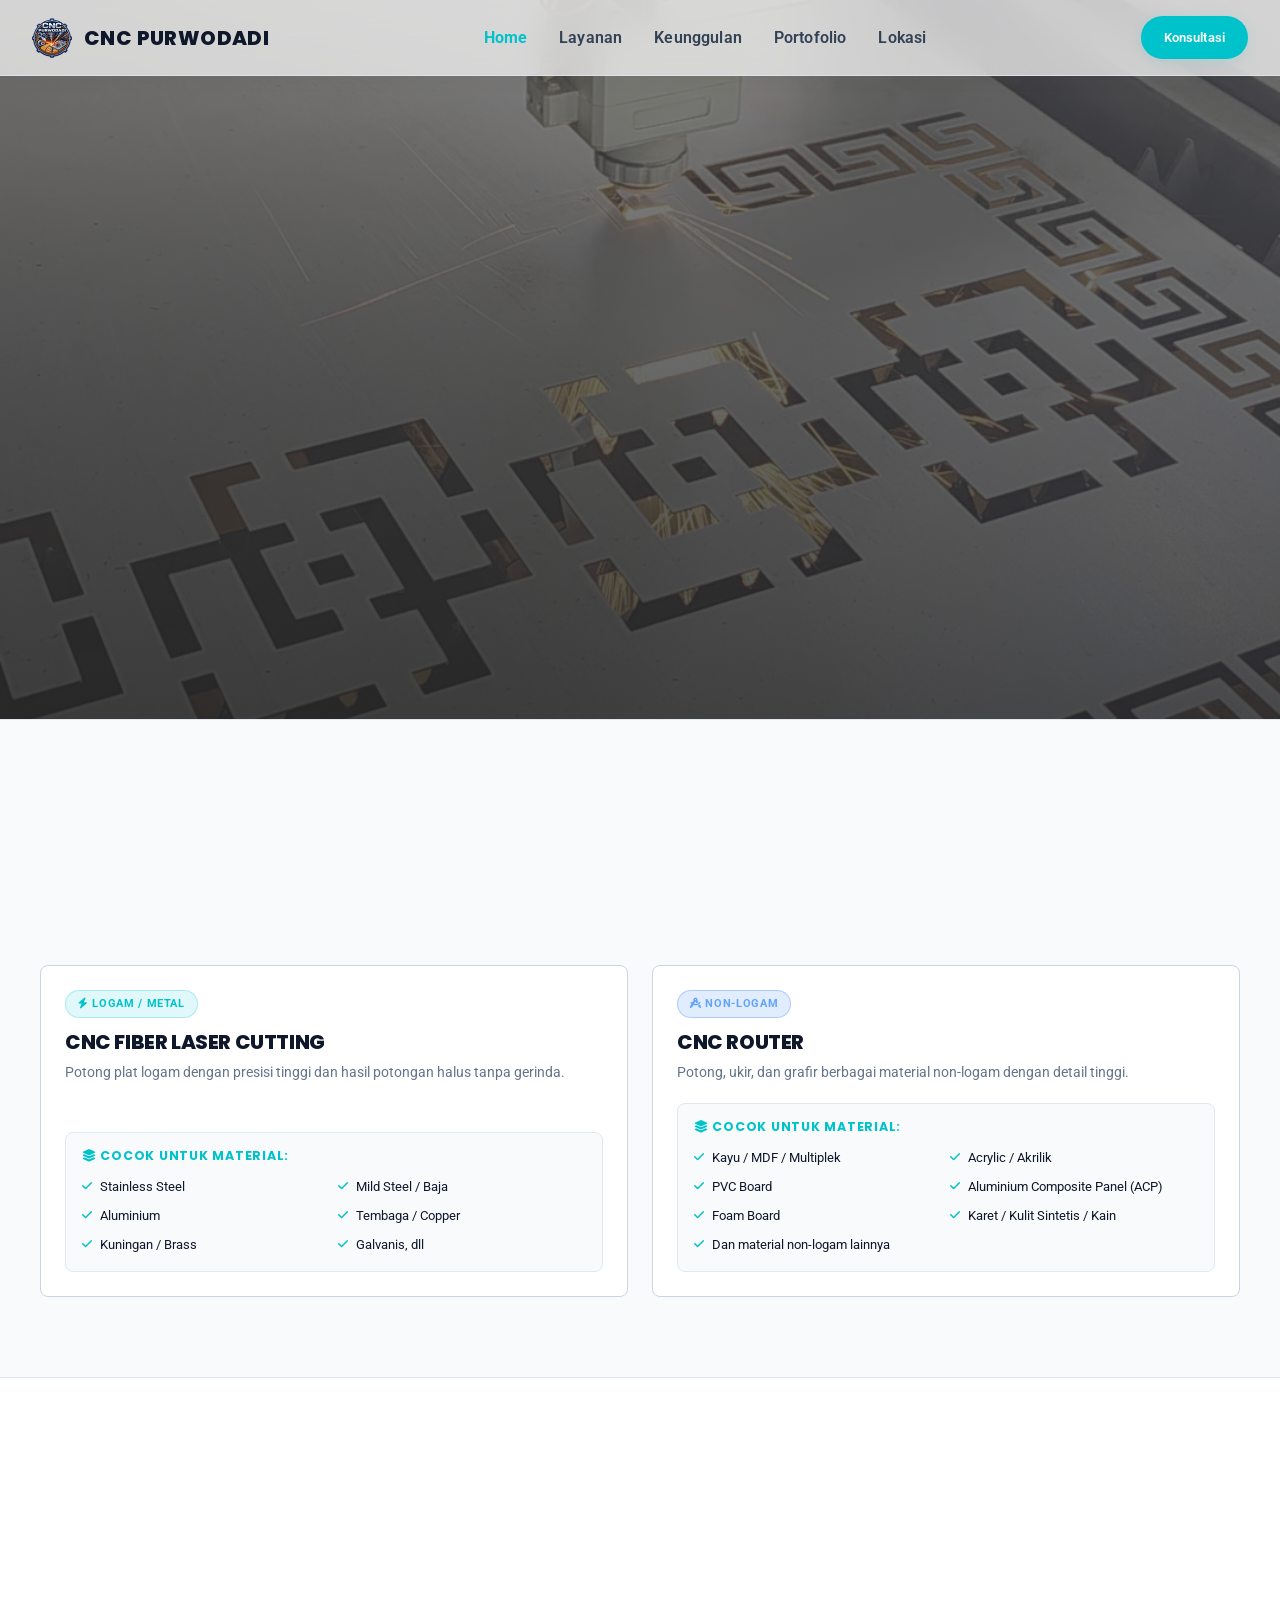
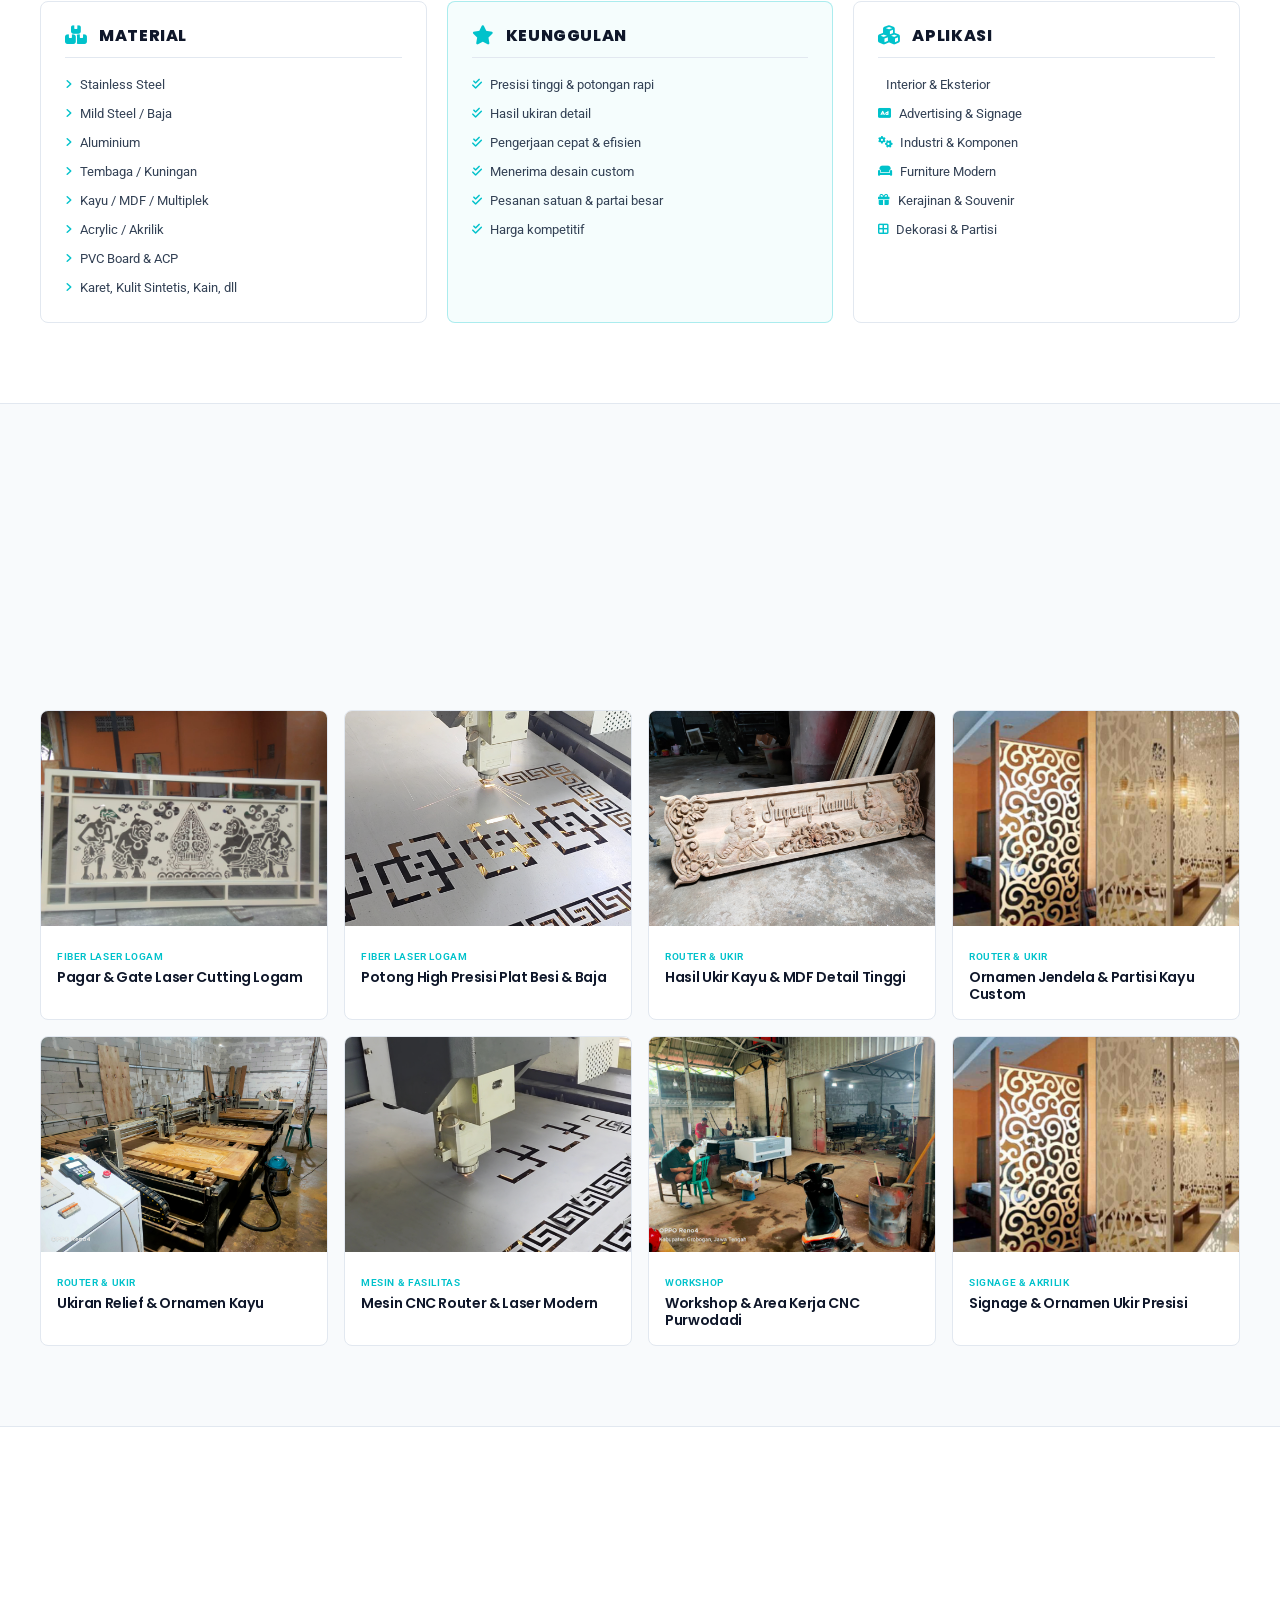
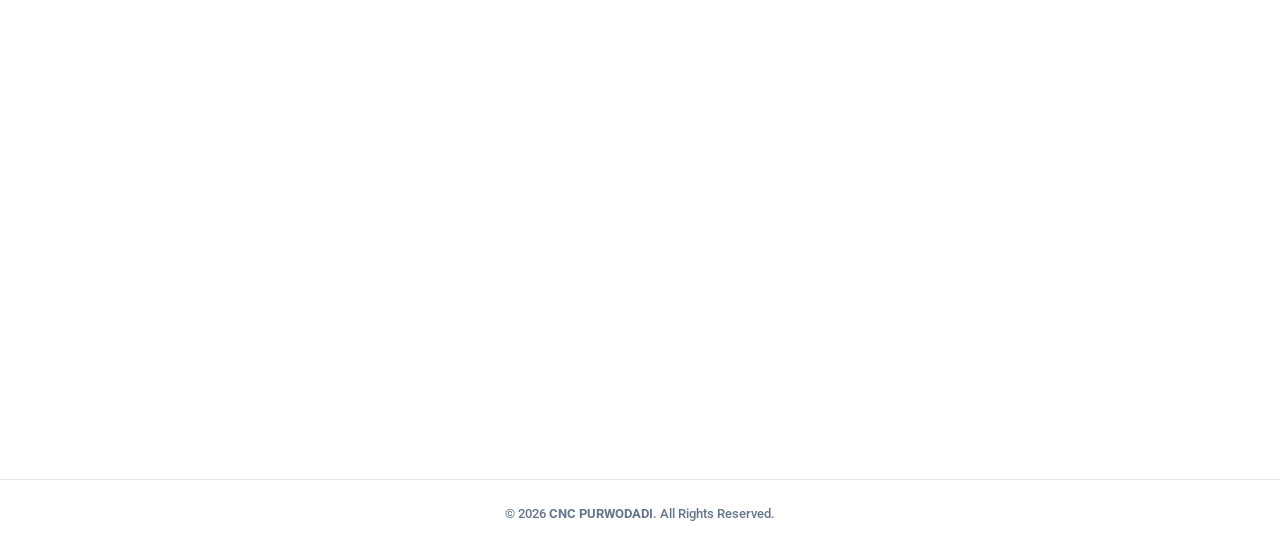
==== commit 232424fc: "Fix hero mobile white margins, update hero bg image to ukir plat besi api, remove phone stat item, t" ====
--- a/index.html
+++ b/index.html
@@ -94,10 +94,6 @@
         <div class="stat-item">
           <h4>CNC Router</h4>
           <p>Ukir & Grafir Non-Logam</p>
-        </div>
-        <div class="stat-item">
-          <h4>085293291425</h4>
-          <p>Respon Cepat WA</p>
         </div>
       </div>
     </section>
@@ -301,6 +297,16 @@
             <h4 class="portfolio-title">Workshop & Area Kerja CNC Purwodadi</h4>
           </div>
         </div>
+
+        <div class="portfolio-card" data-category="akrilik">
+          <div class="portfolio-img">
+            <img src="hasil ukir jendela.jpg" alt="Signage Ornamen & Akrilik Ukir CNC" loading="lazy">
+          </div>
+          <div class="portfolio-info">
+            <span class="portfolio-cat">Signage & Akrilik</span>
+            <h4 class="portfolio-title">Signage & Ornamen Ukir Presisi</h4>
+          </div>
+        </div>
       </div>
     </section>
 
--- a/style.css
+++ b/style.css
@@ -232,7 +232,7 @@
 .section:last-of-type { border-bottom: none; }
 
 /* Alternating background colors for sections (Sabeela.id style) */
-#layanan, #portofolio, .footer {
+#layanan, #portofolio {
   background-color: var(--bg-elevated);
 }
 
@@ -361,7 +361,7 @@
   z-index: 0;
   overflow: hidden;
   border-radius: 0;
-  background-image: url('hero-bg-cnc.jpg');
+  background-image: url('ukir plat besi api.jpg');
   background-size: cover;
   background-position: center;
   opacity: 0.70;
@@ -795,12 +795,16 @@
 
 /* ── FOOTER ───────────────────────────────────────────────────────────────── */
 .footer {
-  padding-top: var(--sp-8);
-  display: flex;
-  align-items: center;
-  justify-content: space-between;
+  background: transparent;
+  border-top: 1px solid var(--glass-border);
+  padding: var(--sp-6) var(--sp-4);
+  display: flex;
+  align-items: center;
+  justify-content: center;
+  text-align: center;
   color: var(--text-muted);
-  font-size: 0.75rem;
+  font-size: 0.8rem;
+  font-weight: 500;
 }
 
 .footer a {
@@ -1130,10 +1134,12 @@
 /* ── RESPONSIVE ───────────────────────────────────────────────────────────── */
 @media (max-width: 1024px) {
   .main-glass-container {
-    padding: var(--sp-8) var(--sp-6);
+    padding: 0;
+    margin: 0;
+    width: 100%;
   }
   .navbar {
-    margin: calc(var(--sp-8) * -1) calc(var(--sp-6) * -1) 0;
+    margin: 0;
     padding: var(--sp-4) var(--sp-6);
   }
   .hero-grid { grid-template-columns: 1fr; }
@@ -1230,12 +1236,18 @@
   }
 
   /* Hero Mobile Layout (Full Bleed Edge-to-Edge) */
+  .main-glass-container {
+    padding: 0 !important;
+    margin: 0 !important;
+    width: 100% !important;
+  }
+
   .hero-section {
-    width: calc(100% + 32px);
-    margin-left: -16px;
-    margin-right: -16px;
-    border-radius: 0;
-    padding: 100px 16px 44px;
+    width: 100% !important;
+    margin-left: 0 !important;
+    margin-right: 0 !important;
+    border-radius: 0 !important;
+    padding: 96px 16px 44px;
     margin-top: 0;
     text-align: center;
   }
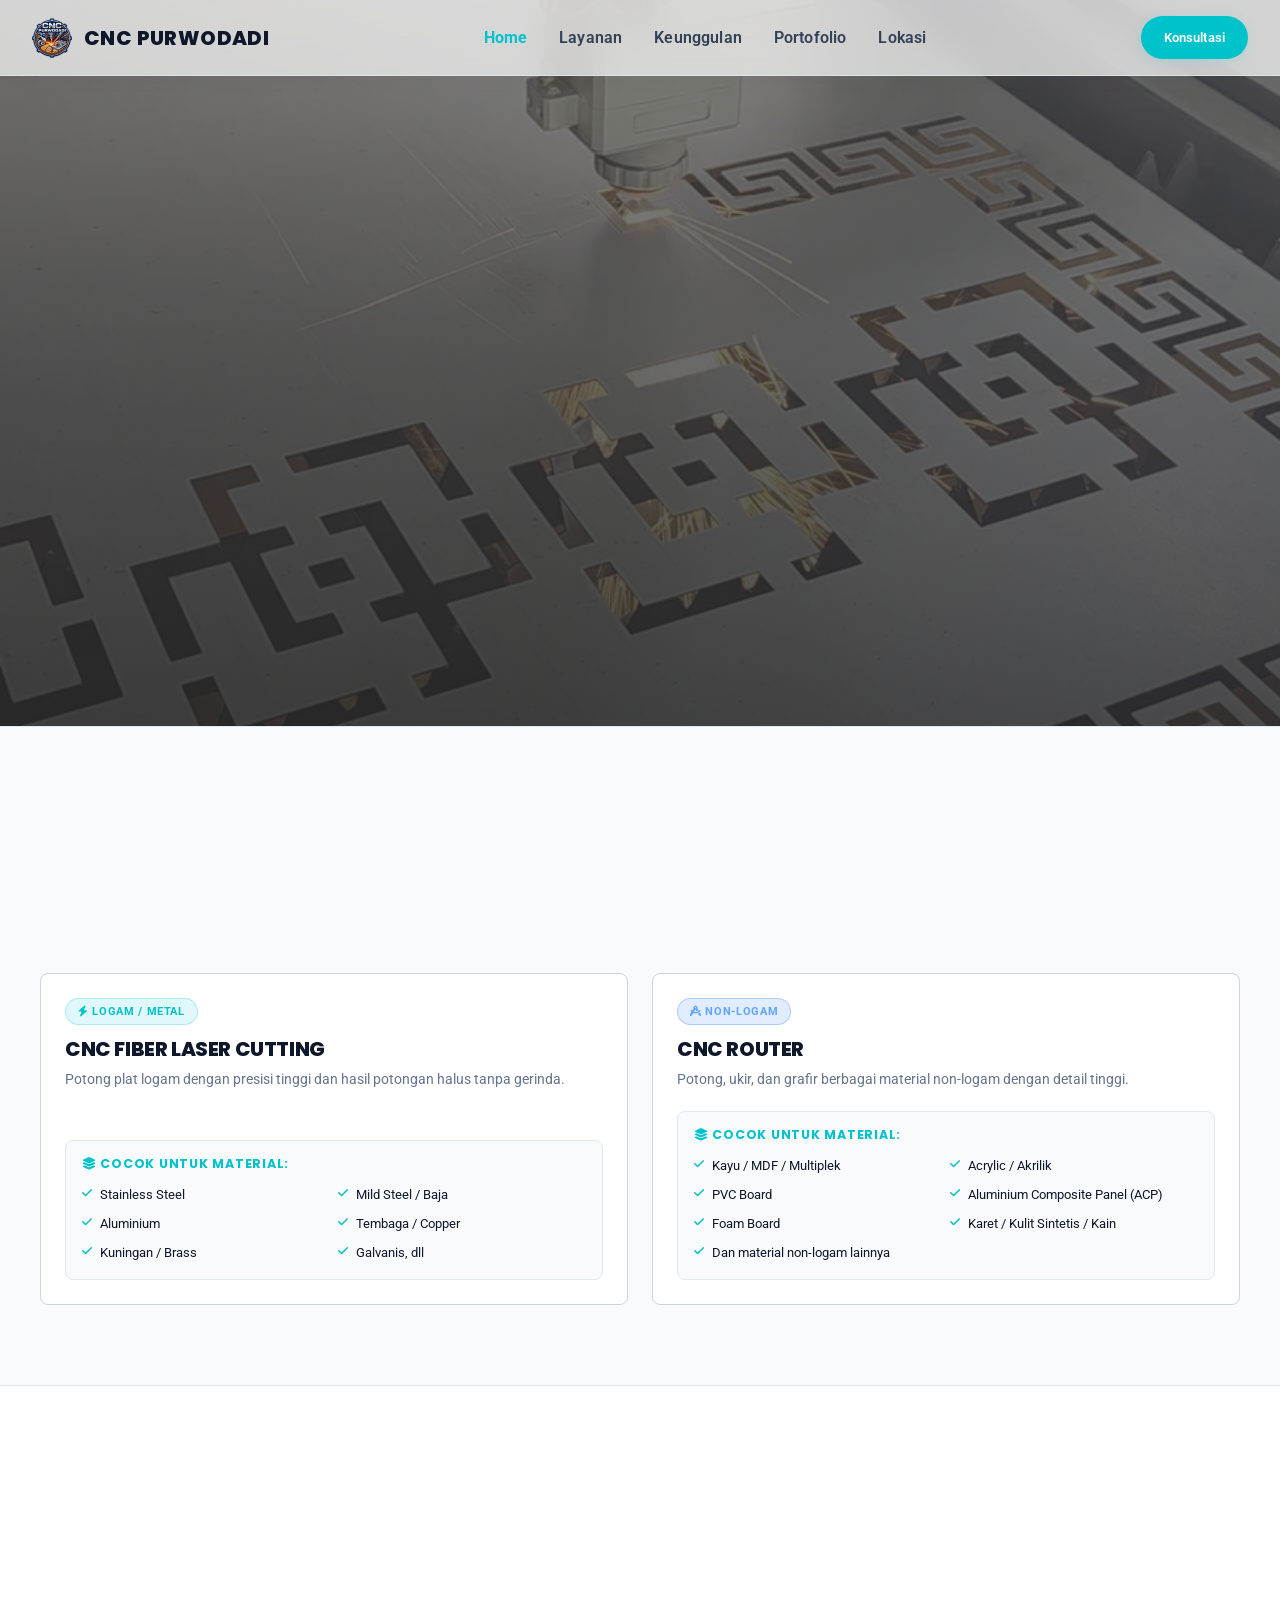
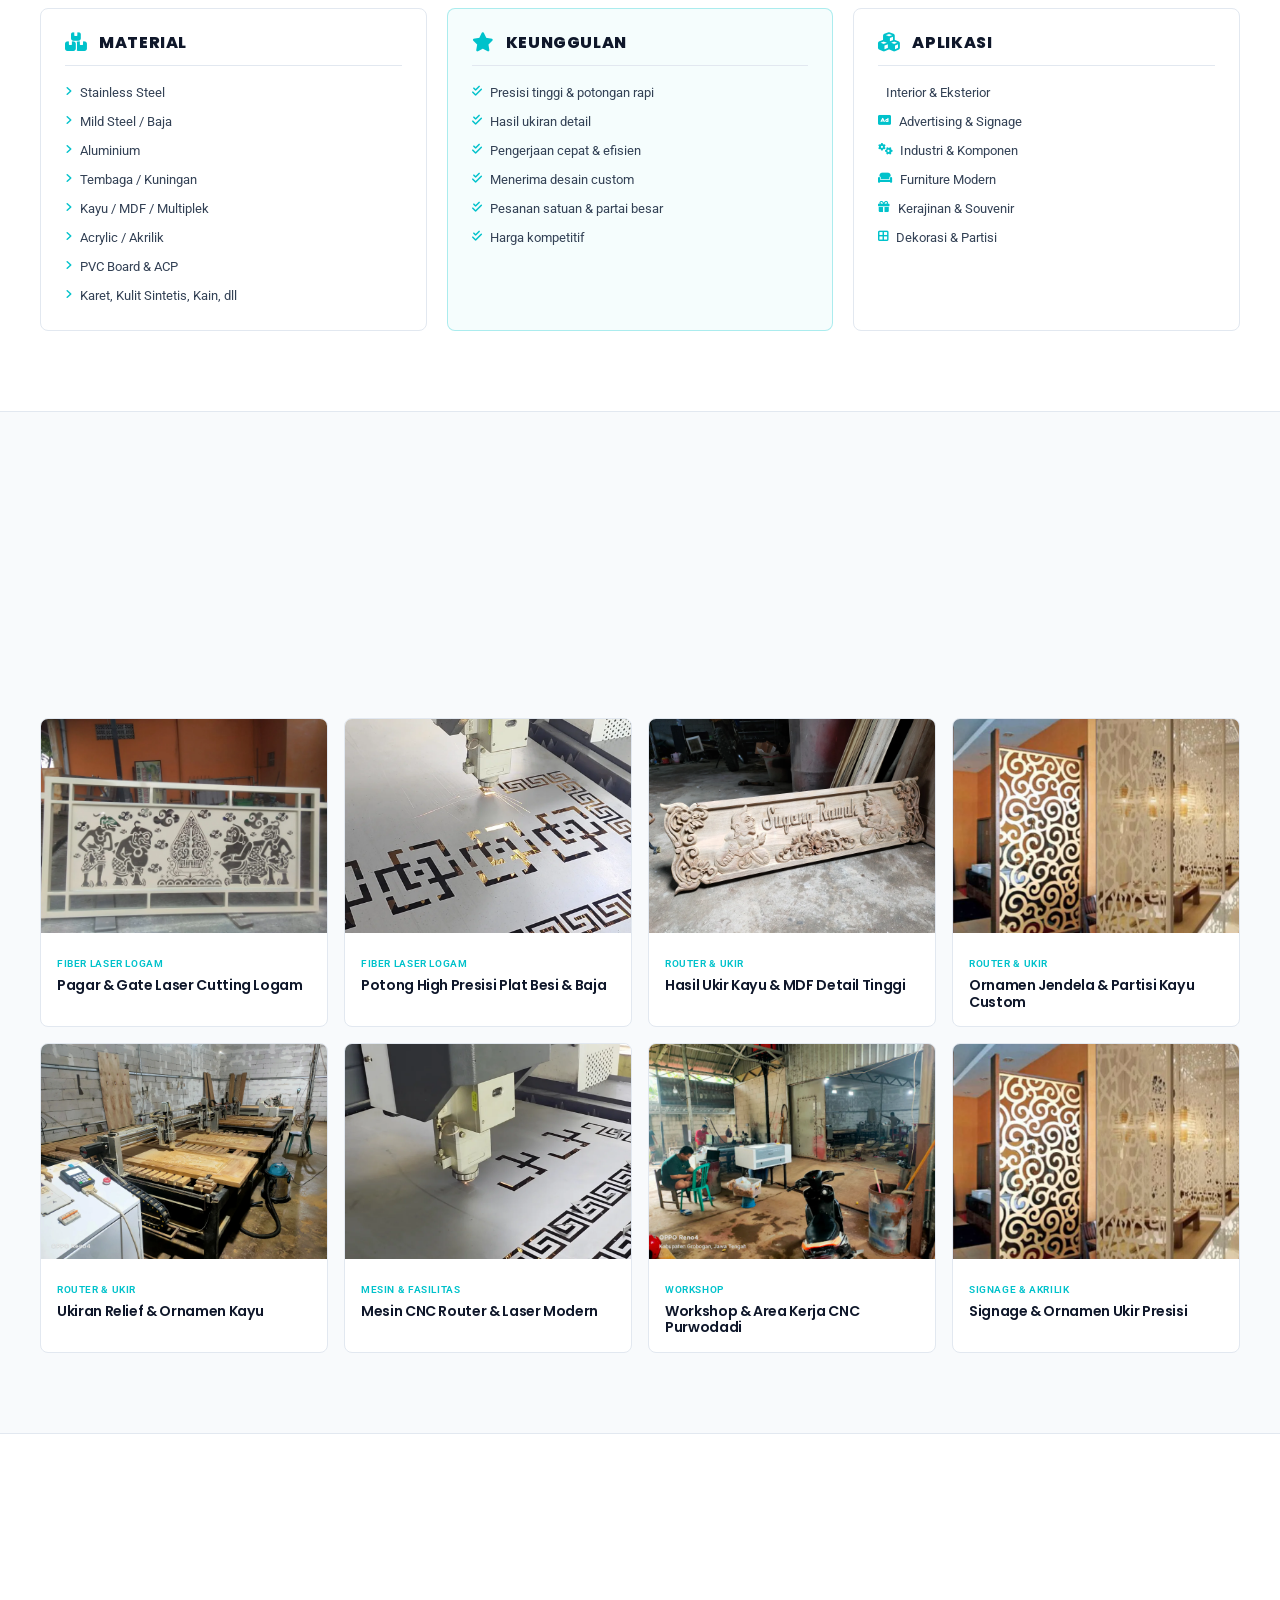
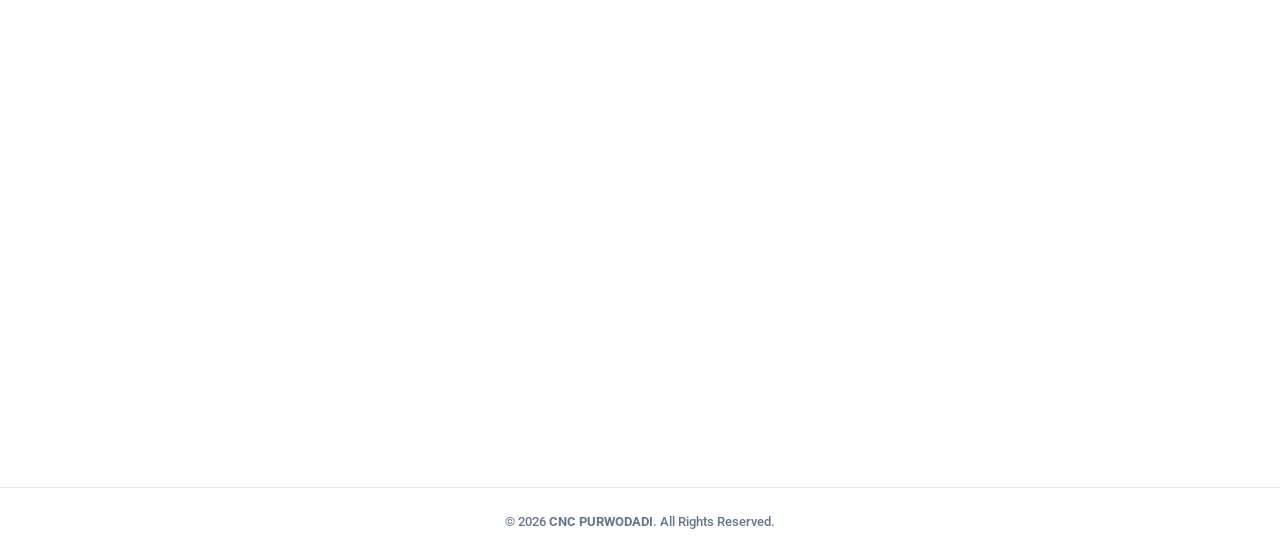
==== commit 54059f9a: "Optimize and convert image assets to WebP reducing payload from 16.5MB to 1.4MB (92% reduction)" ====
--- a/index.html
+++ b/index.html
@@ -230,7 +230,7 @@
       <div class="portfolio-grid" data-reveal-stagger>
         <div class="portfolio-card" data-category="fiber">
           <div class="portfolio-img">
-            <img src="ukir plat besi pagar.jpg" alt="Pagar Laser Cutting Plat Besi Presisi" loading="lazy">
+            <img src="ukir plat besi pagar.webp" alt="Pagar Laser Cutting Plat Besi Presisi" loading="lazy">
           </div>
           <div class="portfolio-info">
             <span class="portfolio-cat">Fiber Laser Logam</span>
@@ -240,7 +240,7 @@
 
         <div class="portfolio-card" data-category="fiber">
           <div class="portfolio-img">
-            <img src="ukir plat besi api.jpg" alt="Proses Cutting Plat Besi Fiber Laser" loading="lazy">
+            <img src="ukir plat besi api.webp" alt="Proses Cutting Plat Besi Fiber Laser" loading="lazy">
           </div>
           <div class="portfolio-info">
             <span class="portfolio-cat">Fiber Laser Logam</span>
@@ -250,7 +250,7 @@
 
         <div class="portfolio-card" data-category="router">
           <div class="portfolio-img">
-            <img src="hasil ukir kayu.jpg" alt="Hasil Ukir Kayu CNC Router" loading="lazy">
+            <img src="hasil ukir kayu.webp" alt="Hasil Ukir Kayu CNC Router" loading="lazy">
           </div>
           <div class="portfolio-info">
             <span class="portfolio-cat">Router & Ukir</span>
@@ -260,7 +260,7 @@
 
         <div class="portfolio-card" data-category="router">
           <div class="portfolio-img">
-            <img src="hasil ukir jendela.jpg" alt="Ornamen Jendela & Partisi Ukir CNC" loading="lazy">
+            <img src="hasil ukir jendela.webp" alt="Ornamen Jendela & Partisi Ukir CNC" loading="lazy">
           </div>
           <div class="portfolio-info">
             <span class="portfolio-cat">Router & Ukir</span>
@@ -270,7 +270,7 @@
 
         <div class="portfolio-card" data-category="router">
           <div class="portfolio-img">
-            <img src="ukir kayu.jpg" alt="Relief & Ornamen Ukiran Kayu CNC" loading="lazy">
+            <img src="ukir kayu.webp" alt="Relief & Ornamen Ukiran Kayu CNC" loading="lazy">
           </div>
           <div class="portfolio-info">
             <span class="portfolio-cat">Router & Ukir</span>
@@ -280,7 +280,7 @@
 
         <div class="portfolio-card" data-category="acp">
           <div class="portfolio-img">
-            <img src="mesin cnc ukir.jpg" alt="Mesin CNC Router & Workshop" loading="lazy">
+            <img src="mesin cnc ukir.webp" alt="Mesin CNC Router & Workshop" loading="lazy">
           </div>
           <div class="portfolio-info">
             <span class="portfolio-cat">Mesin & Fasilitas</span>
@@ -290,7 +290,7 @@
 
         <div class="portfolio-card" data-category="acp">
           <div class="portfolio-img">
-            <img src="foto gudang.jpg" alt="Bengkel Kerja Workshop CNC Purwodadi" loading="lazy">
+            <img src="foto gudang.webp" alt="Bengkel Kerja Workshop CNC Purwodadi" loading="lazy">
           </div>
           <div class="portfolio-info">
             <span class="portfolio-cat">Workshop</span>
@@ -300,7 +300,7 @@
 
         <div class="portfolio-card" data-category="akrilik">
           <div class="portfolio-img">
-            <img src="hasil ukir jendela.jpg" alt="Signage Ornamen & Akrilik Ukir CNC" loading="lazy">
+            <img src="hasil ukir jendela.webp" alt="Signage Ornamen & Akrilik Ukir CNC" loading="lazy">
           </div>
           <div class="portfolio-info">
             <span class="portfolio-cat">Signage & Akrilik</span>
--- a/style.css
+++ b/style.css
@@ -361,7 +361,7 @@
   z-index: 0;
   overflow: hidden;
   border-radius: 0;
-  background-image: url('ukir plat besi api.jpg');
+  background-image: url('ukir plat besi api.webp');
   background-size: cover;
   background-position: center;
   opacity: 0.70;
@@ -375,7 +375,7 @@
 }
 
 .hero-content {
-  max-width: 640px;
+  max-width: 780px;
   margin: 0 auto;
   position: relative;
   z-index: 2;
@@ -387,11 +387,11 @@
 }
 
 .hero-title {
-  font-size: 2.8rem;
+  font-size: 3.4rem;
   font-weight: 800;
   letter-spacing: -0.04em;
-  line-height: 1.1;
-  margin-bottom: var(--sp-5);
+  line-height: 1.15;
+  margin-bottom: var(--sp-6);
   color: var(--text-primary);
 }
 
@@ -403,10 +403,10 @@
 }
 
 .hero-sub {
-  font-size: 0.95rem;
-  color: var(--text-secondary);
+  font-size: 1.1rem;
+  color: #E2E8F0;
   margin-bottom: var(--sp-8);
-  max-width: 500px;
+  max-width: 620px;
   margin-left: auto;
   margin-right: auto;
   line-height: 1.7;
@@ -1300,25 +1300,36 @@
 
   .hero-stats-row {
     display: flex;
-    flex-direction: column;
+    flex-direction: row;
+    justify-content: space-between;
+    align-items: flex-start;
     gap: 12px;
     padding-top: 20px;
     border-top: 1px solid rgba(255, 255, 255, 0.2);
+    width: 100%;
+  }
+
+  .stat-item {
+    flex: 1;
+    text-align: center;
   }
 
   .stat-item h4 {
-    font-size: 1.15rem;
+    font-size: 1.05rem;
     color: #FFFFFF;
+    white-space: nowrap;
   }
 
   .stat-item p {
-    font-size: 0.7rem;
+    font-size: 0.68rem;
     color: #CBD5E1;
+    margin-top: 2px;
   }
 
   /* Sections & Components */
   .section {
-    padding: 44px 0;
+    padding: 44px 16px;
+    box-sizing: border-box;
   }
 
   .section-title { font-size: 1.4rem; }
